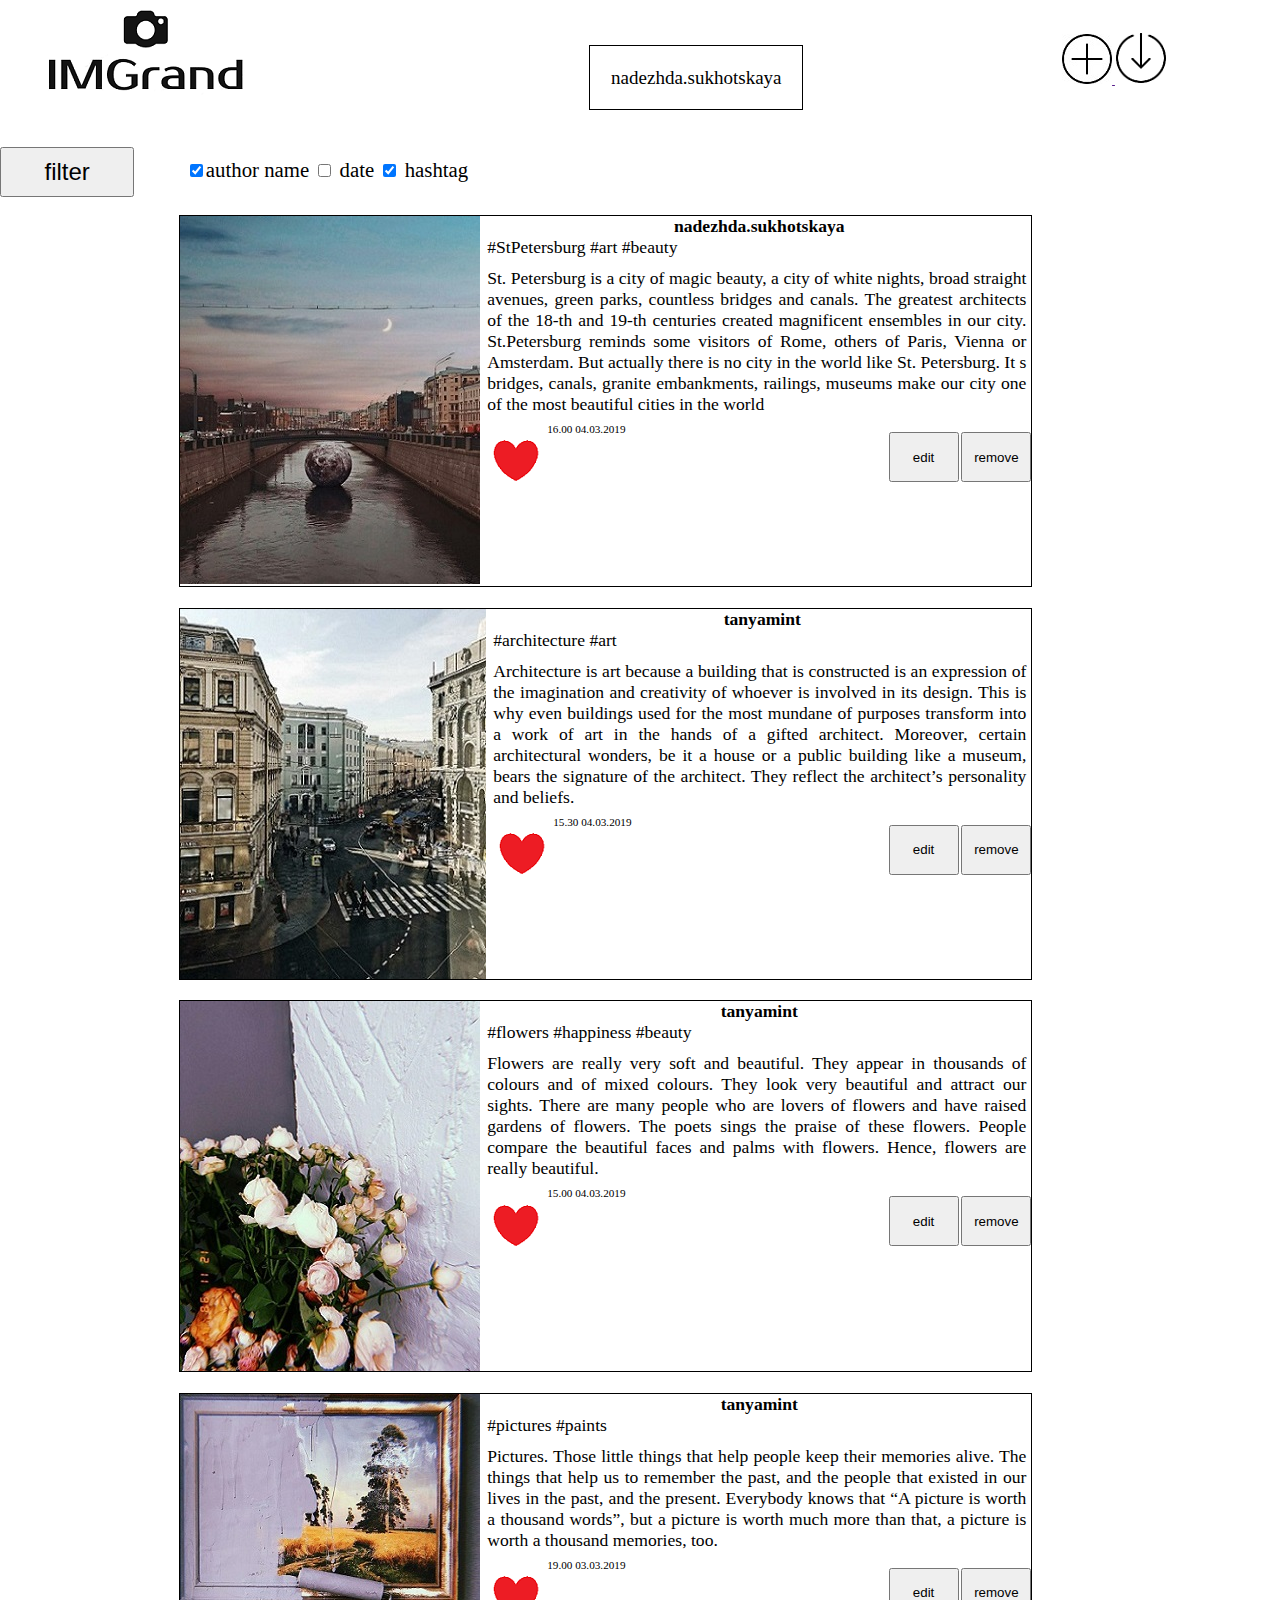
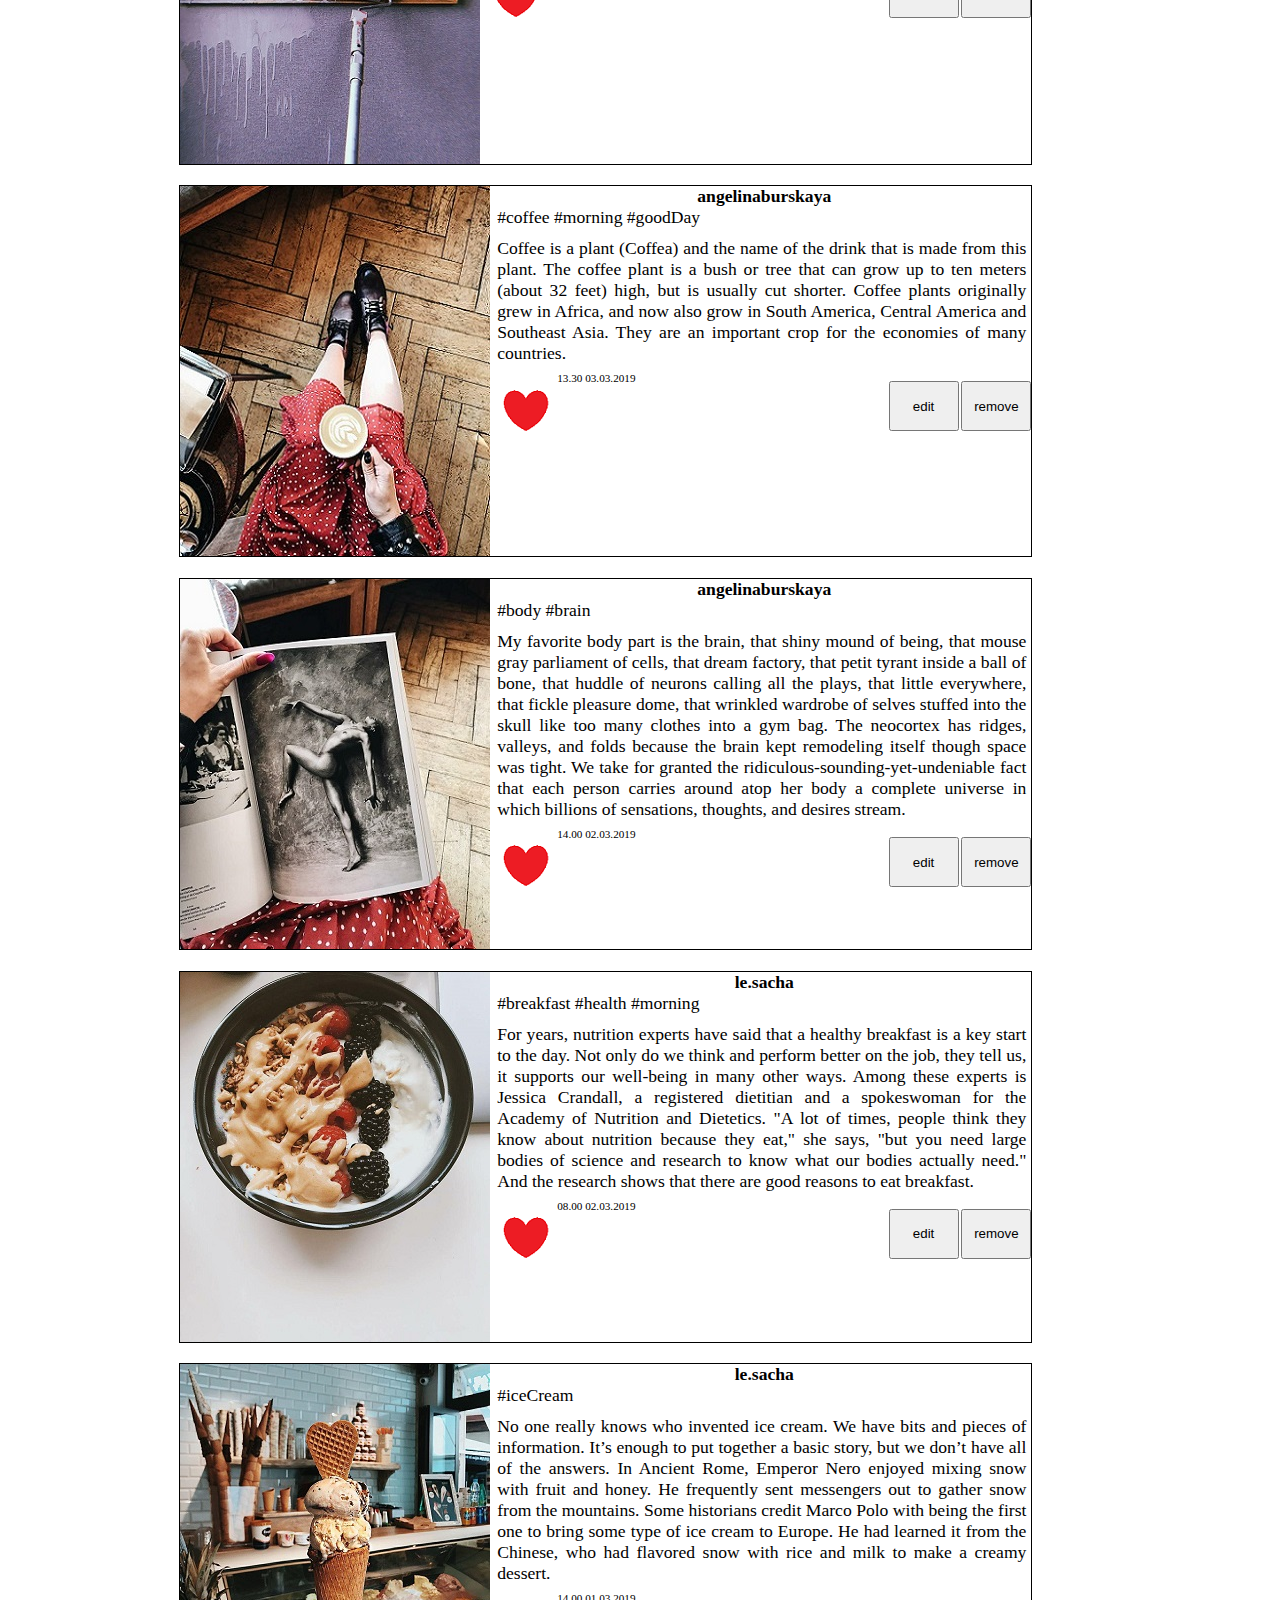
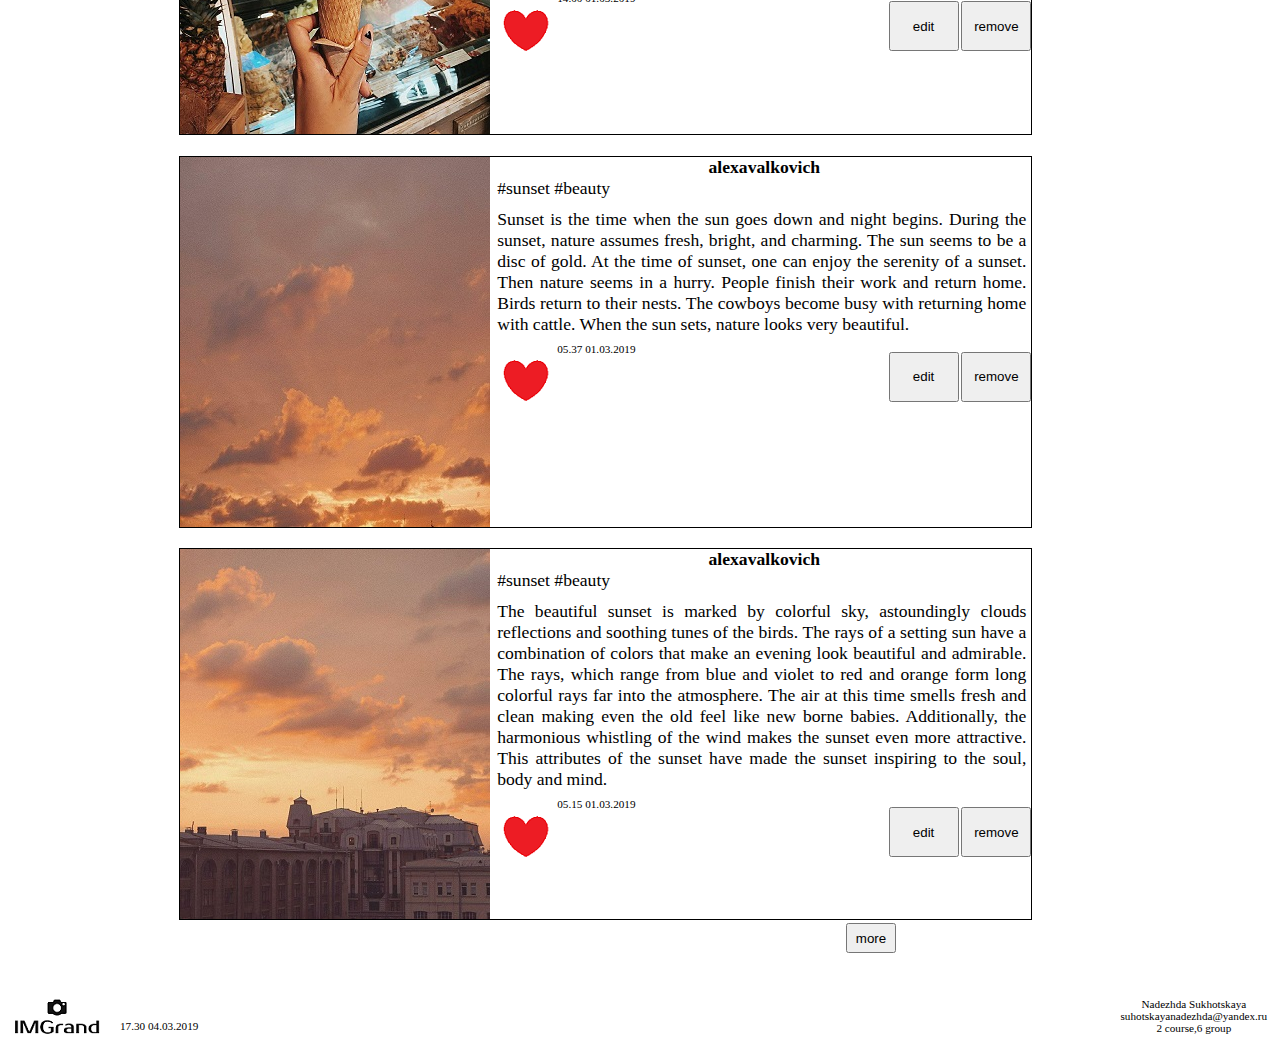
==== UI/index.html @ 93eaa8b6 "add UI" ====
﻿<!DOCTYPE html>
<html lang="en">

<head>
    <meta charset="UTF-8">
    <meta name="viewport" content="width: device-width, initial-scale=1.0">
    <title>imgrand.by</title>
    <link rel="stylesheet" href="css/style.css">
</head>


<body>

<header id="header">
   
   <div id="navigation">
       <span class ="logo">
        <a href="index.html">
            <img class="logotype" src="img/logo300.png" title ="home" alt="logotype">
        </a>
        </span>
        
       <span class="user-name">nadezhda.sukhotskaya</span>       
        <span class = "add-edit">        
           <a href="">
               <img class="add-photo" src="img/add1.jpg" title="add photo" alt="add-photo">
           </a>
        </span>
        
       <span class = "login">
           <a href="">
               <img class="log-out" src="img/logout1.png" title="log out" alt="log-out">
            </a>
        </span>  
   
   </div>

</header>


<main class="main">

<div id="filtering area">
    <span>
       <form>
           <button class="filter">
               filter
           </button>
       </form>
        
    </span>
    
    <span id ="buttons">
     <input type="checkbox"  checked />author name 
     <input type="checkbox" /> date 
     <input type="checkbox" checked/> hashtag
      
    </span>
</div>

<div class="posts">
  
   <div class=content>
   
    <img class="content-photo"  src="img/pic1.jpg">
    
       <h3 class="author-name">nadezhda.sukhotskaya</h3>
     
      <div class = "hashtags"> 
          #StPetersburg #art #beauty
       </div>
       <div class="description-post">
       St. Petersburg is a city of magic beauty, a city of white nights, broad straight avenues, green parks, countless bridges and canals. The greatest architects of the 18-th and 19-th centuries created magnificent ensembles in our city. St.Petersburg reminds some visitors of Rome, others of Paris, Vienna or Amsterdam. But actually there is no city in the world like St. Petersburg. It s bridges, canals, granite embankments, railings, museums make our city one of the most beautiful cities in the world
       </div>       
            
    <div>            
       
       <div class extra-buttons>
                    
       <form id="additing-buttons">
           <button class="edit-button">
               edit
           </button>
           
           <button class="remove-button">
               remove
           </button>
       </form>
                     
       </div>
       <a href ="">
          <img class="like" src="img/like.png">       
       </a>  
       </div>
     <div class ="post-date">16.00 04.03.2019</div>         
      
    </div>
       
 </div>
 
<div class="posts">
  
   <div class=content>
   
    <img class="content-photo"  src="img/pic2.jpg">
    
       <h3 class="author-name">tanyamint</h3>
     
      <div class = "hashtags"> 
          #architecture #art
       </div>
       <div class="description-post">
      Architecture is art because a building that is constructed is an expression of the imagination and creativity of whoever is involved in its design. This is why even buildings used for the most mundane of purposes transform into a work of art in the hands of a gifted architect. Moreover, certain architectural wonders, be it a house or a public building like a museum, bears the signature of the architect. They reflect the architect’s personality and beliefs.
       </div>       
       
    <div>            
       
       <div class extra-buttons>
                    
       <form id="additing-buttons">
           <button class="edit-button">
               edit
           </button>
           
           <button class="remove-button">
               remove
           </button>
       </form>
                     
       </div>
       <a href ="">
       <img class="like" src="img/like.png">       
       </a>  
       </div>
       <div class ="post-date">15.30  04.03.2019</div>       
      
    </div>
       
 </div>
 
<div class="posts">
  
   <div class=content>
   
    <img class="content-photo"  src="img/pic3.jpg">
    
       <h3 class="author-name">tanyamint</h3>
     
      <div class = "hashtags"> 
         #flowers #happiness #beauty
       </div>
       <div class="description-post">
       Flowers  are really very soft and beautiful. They appear in thousands of colours and of mixed colours. They look very beautiful and attract our sights. There are many people who are lovers of flowers and have raised gardens of flowers. The poets sings the praise of these flowers. People compare the beautiful faces and palms with flowers. Hence, flowers are really beautiful.
       </div>
       
    <div>            
       
       <div class extra-buttons>
                    
       <form id="additing-buttons">
           <button class="edit-button">
               edit
           </button>
           
           <button class="remove-button">
               remove
           </button>
       </form>
                     
       </div>
       <a href ="">
       <img class="like" src="img/like.png">       
       </a>  
       </div>
       <div class ="post-date">15.00 04.03.2019</div>  
     
    </div>
       
 </div>
  
<div class="posts">
  
   <div class=content>
   
    <img class="content-photo"  src="img/pic4.jpg">
    
       <h3 class="author-name">tanyamint</h3>
     
      <div class = "hashtags"> 
          #pictures #paints
       </div>
       <div class="description-post">
       Pictures. Those little things that help people keep their memories alive. The things that help us to remember the past, and the people that existed in our lives in the past, and the present. Everybody knows that “A picture is worth a thousand words”, but a picture is worth much more than that, a picture is worth a thousand memories, too.
       </div>       
              
    <div>            
       
       <div class extra-buttons>
                    
       <form id="additing-buttons">
           <button class="edit-button">
               edit
           </button>
           
           <button class="remove-button">
               remove
           </button>
       </form>
                     
       </div>
       <a href ="">
          <img class="like" src="img/like.png">       
       </a>  
       </div>
       <div class ="post-date">19.00 03.03.2019</div>  
        
    </div>
       
 </div>
 
<div class="posts">
  
   <div class=content>
   
    <img class="content-photo"  src="img/pic5.jpg">
    
       <h3 class="author-name">angelinaburskaya</h3>
     
      <div class = "hashtags"> 
         #coffee #morning #goodDay
       </div>
       <div class="description-post">
     Coffee is a plant (Coffea) and the name of the drink that is made from this plant. The coffee plant is a bush or tree that can grow up to ten meters (about 32 feet) high, but is usually cut shorter. Coffee plants originally grew in Africa, and now also grow in South America, Central America and Southeast Asia. They are an important crop for the economies of many countries. 
       </div>
       
             
    <div>            
       
       <div class extra-buttons>
                    
       <form id="additing-buttons">
           <button class="edit-button">
               edit
           </button>
           
           <button class="remove-button">
               remove
           </button>
       </form>
                     
       </div>
       <a href ="">
       <img class="like" src="img/like.png">       
       </a>  
       </div>
       <div class ="post-date">13.30 03.03.2019</div>  
           
      
    </div>
       
 </div>
   
<div class="posts">
  
   <div class=content>
   
    <img class="content-photo"  src="img/pic6.jpg">
    
       <h3 class="author-name">angelinaburskaya</h3>
     
      <div class = "hashtags"> 
          #body #brain 
       </div>
       <div class="description-post">
      My favorite body part is the brain, that shiny mound of being, that mouse gray parliament of cells, that dream factory, that petit tyrant inside a ball of bone, that huddle of neurons calling all the plays, that little everywhere, that fickle pleasure dome, that wrinkled wardrobe of selves stuffed into the skull like too many clothes into a gym bag. The neocortex has ridges, valleys, and folds because the brain kept remodeling itself though space was tight. We take for granted the ridiculous-sounding-yet-undeniable fact that each person carries around atop her body a complete universe in which billions of sensations, thoughts, and desires stream.

       </div>
       
             
    <div>            
       
       <div class extra-buttons>
                    
       <form id="additing-buttons">
           <button class="edit-button">
               edit
           </button>
           
           <button class="remove-button">
               remove
           </button>
       </form>
                     
       </div>
       <a href ="">
       <img class="like" src="img/like.png">       
       </a>  
       </div>
       <div class ="post-date">14.00 02.03.2019</div>  
      
    </div>
       
 </div>
   
<div class="posts">
  
   <div class=content>
   
    <img class="content-photo"  src="img/pic7.jpg">
    
       <h3 class="author-name">le.sacha</h3>
     
      <div class = "hashtags"> 
         #breakfast #health #morning
       </div>
       <div class="description-post">
      For years, nutrition experts have said that a healthy breakfast is a key start to the day. Not only do we think and perform better on the job, they tell us, it supports our well-being in many other ways. Among these experts is Jessica Crandall, a registered dietitian and a spokeswoman for the Academy of Nutrition and Dietetics. "A lot of times, people think they know about nutrition because they eat," she says, "but you need large bodies of science and research to know what our bodies actually need." 
         And the research shows that there are good reasons to eat breakfast.
       </div>       
              
    <div>            
       
       <div class extra-buttons>
                    
       <form id="additing-buttons">
           <button class="edit-button">
               edit
           </button>
           
           <button class="remove-button">
               remove
           </button>
       </form>
                     
       </div>
       <a href ="">
       <img class="like" src="img/like.png">       
       </a>  
       </div>
       <div class ="post-date">08.00 02.03.2019</div>  
       
      
    </div>
       
 </div>
   
<div class="posts">
  
   <div class=content>
   
    <img class="content-photo"  src="img/pic8.jpg">
    
       <h3 class="author-name">le.sacha</h3>
     
      <div class = "hashtags"> 
          #iceCream
       </div>
       <div class="description-post">
      No one really knows who invented ice cream. We have bits and pieces of information. It’s enough to put together a basic story, but we don’t have all of the answers. In Ancient Rome, Emperor Nero enjoyed mixing snow with fruit and honey. He frequently sent messengers out to gather snow from the mountains. Some historians credit Marco Polo with being the first one to bring some type of ice cream to Europe. He had learned it from the Chinese, who had flavored snow with rice and milk to make a creamy dessert.
       </div>       
             
    <div>            
       
       <div class extra-buttons>
                    
       <form id="additing-buttons">
           <button class="edit-button">
               edit
           </button>
           
           <button class="remove-button">
               remove
           </button>
       </form>
                     
       </div>
       <a href ="">
       <img class="like" src="img/like.png">       
       </a>  
       </div>
       <div class ="post-date">14.00 01.03.2019</div>  
     
    </div>    
       
 </div>
  
<div class="posts">
  
   <div class=content>
   
    <img class="content-photo"  src="img/pic9.jpg">
    
       <h3 class="author-name">alexavalkovich</h3>
     
      <div class = "hashtags"> 
         #sunset #beauty
       </div>
       <div class="description-post">
      Sunset is the time when the sun goes down and night begins. During the sunset, nature assumes fresh, bright, and charming. The sun seems to be a disc of gold. At the time of sunset, one can enjoy the serenity of a sunset. Then nature seems in a hurry. People finish their work and return home. Birds return to their nests. The cowboys become busy with returning home with cattle. When the sun sets, nature looks very beautiful.
       </div>       
              
    <div>            
       
       <div class extra-buttons>
                    
       <form id="additing-buttons">
           <button class="edit-button">
               edit
           </button>
           
           <button class="remove-button">
               remove
           </button>
       </form>
                     
       </div>
       <a href ="">
       <img class="like" src="img/like.png">       
       </a>  
       </div>
       <div class ="post-date">05.37 01.03.2019</div>  
         
      
    </div>
   
    </div>
    
<div class="posts">
  
   <div class=content>
   
    <img class="content-photo"  src="img/pic10.jpg">
    
       <h3 class="author-name">alexavalkovich</h3>
     
      <div class = "hashtags"> 
          #sunset #beauty
       </div>
       <div class="description-post">
     The beautiful sunset is marked by colorful sky, astoundingly clouds reflections and soothing tunes of the birds. The rays of a setting sun have a combination of colors that make an evening look beautiful and admirable. The rays, which range from blue and violet to red and orange form long colorful rays far into the atmosphere. The air at this time smells fresh and clean making even the old feel like new borne babies. Additionally, the harmonious whistling of the wind makes the sunset even more attractive. This attributes of the sunset have made the sunset inspiring to the soul, body and mind.
       </div>       
             
    <div>            
       
       <div class extra-buttons>
                    
       <form id="additing-buttons">
           <button class="edit-button">
               edit
           </button>
           
           <button class="remove-button">
               remove
           </button>
       </form>
                     
       </div>
       <a href ="">
       <img class="like" src="img/like.png">       
       </a>  
       </div>
       <div class ="post-date">05.15 01.03.2019</div>  
      
      
    </div>
    </div>
    
    <a href="" class ="button-more">
        <button class="more">more</button>
    </a>

</main>

<footer id="footer">
   
    <div id="footer-nav">
       <img class="footer-logo"  src="img/logo.png">    
       <div class ="footer-date">17.30 04.03.2019</div>
    </div>
    
    <span class="footer-name">
            <div>Nadezhda Sukhotskaya</div>
            <div>suhotskayanadezhda@yandex.ru</div>
            <div>2 course,6 group</div>
        </span>
        
        
         
</footer>


</body>


</html>
---- UI/css/style.css ----
body {
    position: relative;
    margin: 0;    
    font-size: 70%;
    text-align: center; 
    background: white;
    height: 100%;
    overflow: auto;
    
    background-size: cover;
    background-position: center center;
    background-attachment: fixed;
}

#header{
    background: white;
    width: 100%;
    height: 8rem;
    top:0;
    position: fixed;
    z-index:10;
}

.logotype{
    float: left;
}

.user-name{
    margin-left: 14%;  
    border: 1px solid  black;
    font-size: 19px;
    padding: 1.3rem;
    
}
.add-edit{
    margin-left: 20%;
    float: center;
    line-height: 10rem;
}


#filtering area{
    position: fixed;
   width: 100%;
}

.main {
    margin-top: 2rem;
    width: 70%;
    z-index: 3;
    margin-bottom: 9.2rem;
}

.filter{    
    height:50px;
    width:15%;    
    float: left;
    font-size: 1.5rem;
    display: inline-block;
}

#buttons{
    display: inline-block;
    float: left;
    margin-top: 0.7rem;
    width: 43%;   
    font-size: 1.3rem;
}

.posts{
    border: 1px solid black;
    float: left;
    width: 95%;
    margin-left: 20%;
    margin-right: 30%;
    margin-top: 2%;
    margin-bottom: 0.3%;
}

.content {
    background-color: white;   
    height: 370px;
    
   
}
.content-photo{    
    float:left; 
    margin: 0 7px 0px 0;
}

.author-name{    
    margin-left: 1rem;
    font-weight: 600;
    font-size: 1.1rem;
    display: block;
    margin: 0 auto;
}

.hashtags{
    text-align: justify;
    margin-left: 1rem;
    font-weight: 500;
    font-size: 1.1rem;
    margin: 0 auto;  
   
}

.description-post{  
    padding-top: 10px;  
    padding-right: 5px;
    font-size: 1.1rem;
    text-align: justify;   
    
}

#additing-buttons{
    margin-top: 2%;
    float: right;
    display: inline-block;    
}

.edit-button{
    height:50px;
    width:70px;         
}

.remove-button{
    height:50px;
    width:70px;  
}

.like{
    margin-top: 2.5%;
    float: left;
   
}

.post-date{
    margin-top: 0.5rem;
    float: left;
 
}

.button-more{
    float: right; 
    margin-bottom: 5%;
}

.more{
    height:30px;
    width:50px;  
}


#footer {
    clear: both; 
}

#footer-nav {
  
}

.footer-logo{
    float: left;
}

.footer-date{
    margin-top: 1.7%;
    display: inline-block;
    float: left;
    bottom: 0;
    
}

.footer-name{
    float: right;
    margin-right: 1%;
    margin-bottom: 1%;
}


img{
    max-width: 100%;
    max-height: auto;
}

@media screen and (max-width: 640px) {
    header {
        width: 100%;
        left: 0;
    }
    
    #navigation{
        height: 30%;
        width: 100%;
    }
    .logotype{
        width: 33.333%
    }
    .user-name{
        width: 33.3%;
    }
    .add-edit{
        16.65%;
    }
    .login{
        16.65%;
    }
    #filterin-area{
        width: 100%;
    }

}
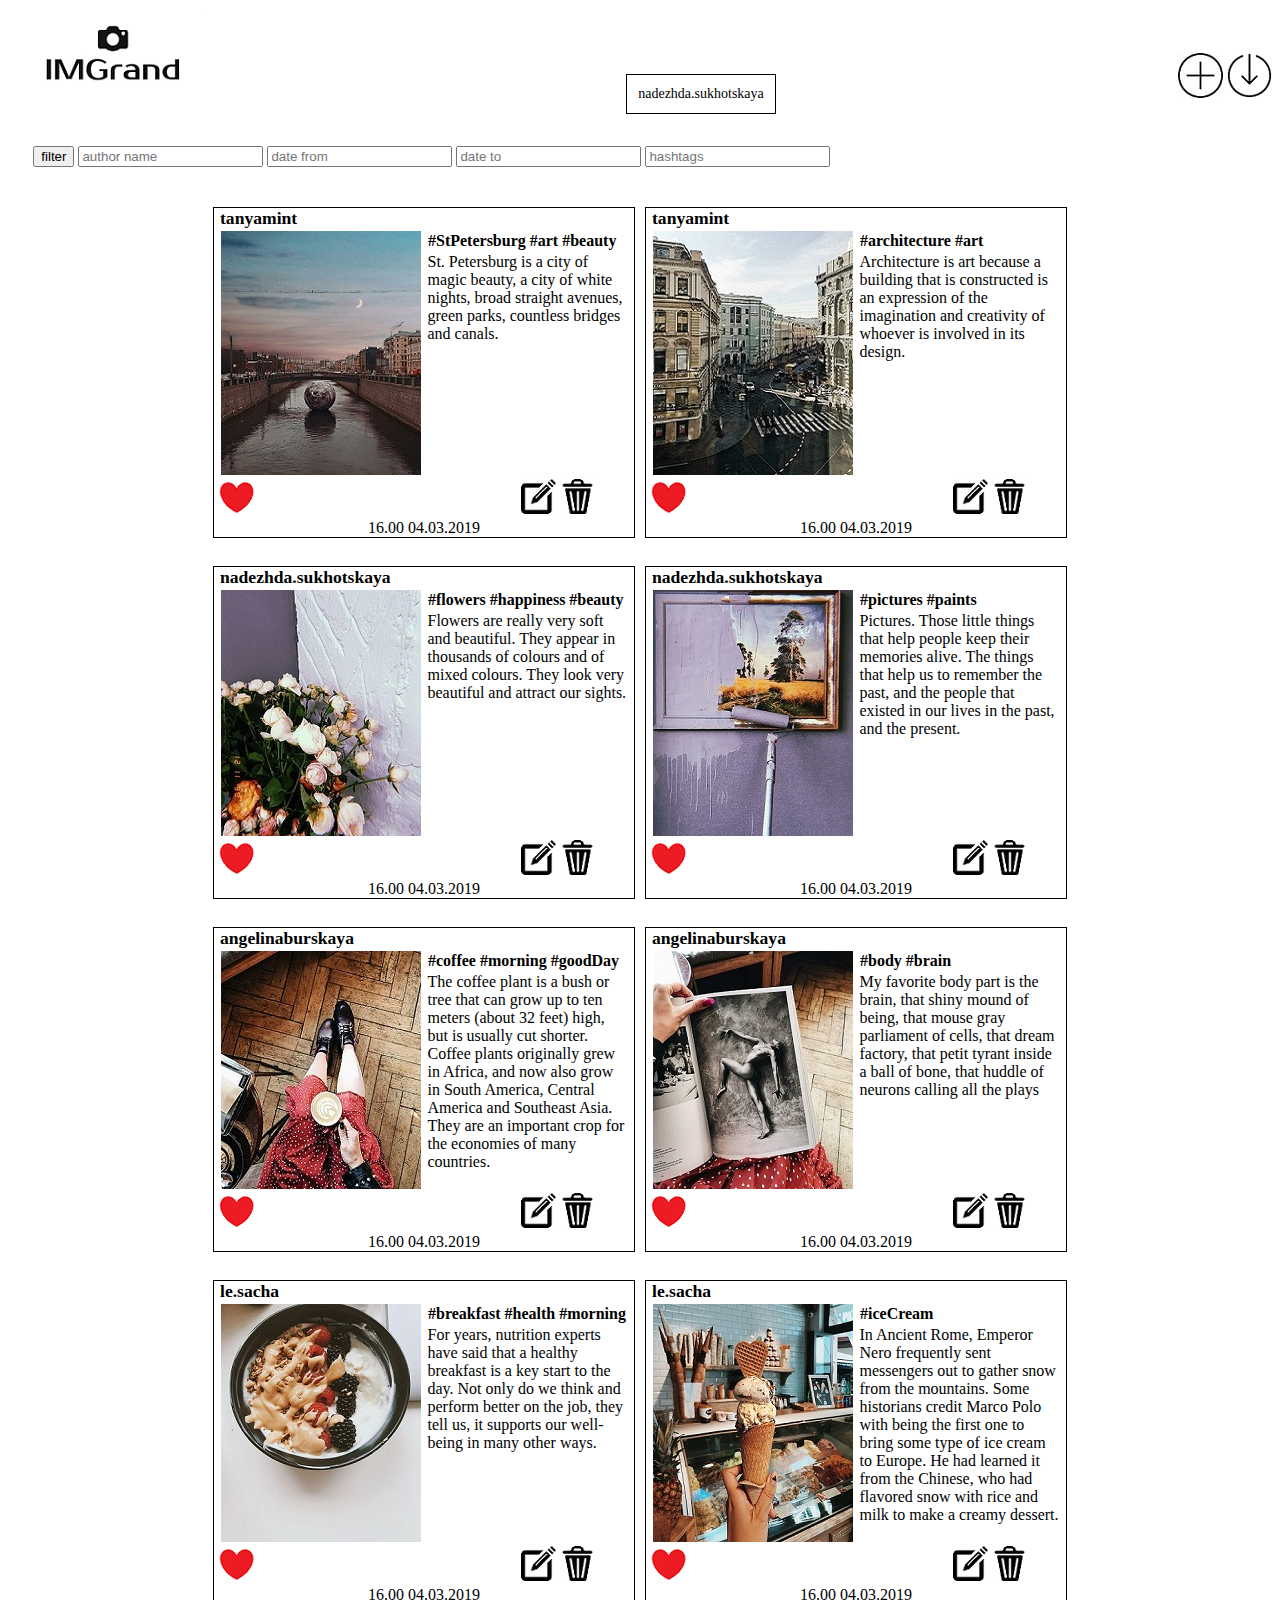
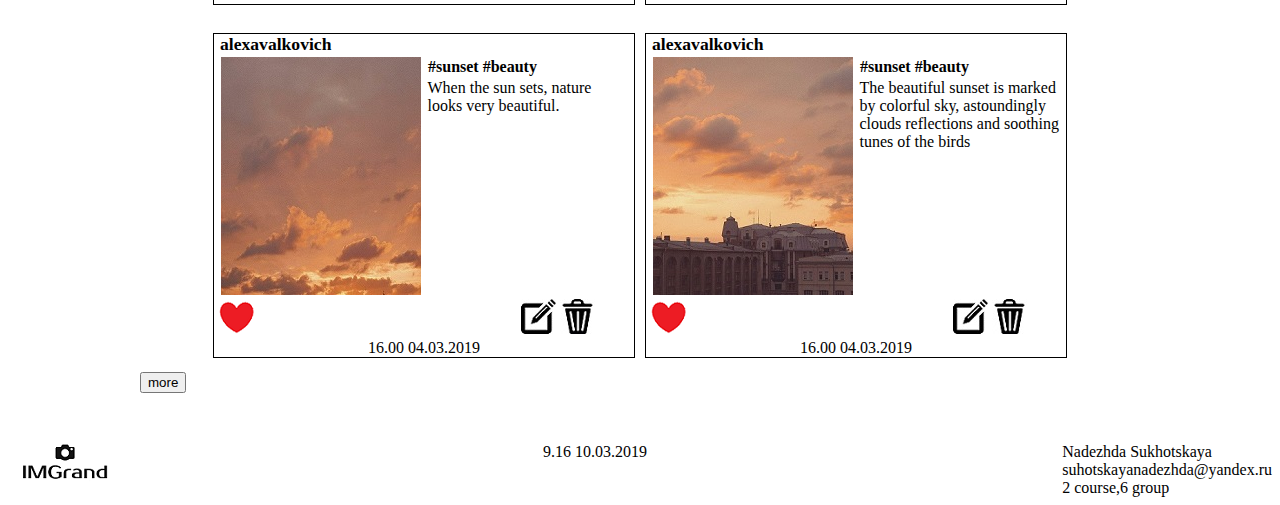
==== commit 9c7c3ec7: "update previoustask" ====
--- a/UI/index.html
+++ b/UI/index.html
@@ -1,495 +1,350 @@
-﻿<!DOCTYPE html>
+<!DOCTYPE html>
 <html lang="en">
 
 <head>
     <meta charset="UTF-8">
     <meta name="viewport" content="width: device-width, initial-scale=1.0">
     <title>imgrand.by</title>
-    <link rel="stylesheet" href="css/style.css">
+    <link rel="stylesheet" href="style/style.css">
 </head>
 
-
 <body>
-
-<header id="header">
-   
-   <div id="navigation">
-       <span class ="logo">
-        <a href="index.html">
-            <img class="logotype" src="img/logo300.png" title ="home" alt="logotype">
-        </a>
-        </span>
-        
-       <span class="user-name">nadezhda.sukhotskaya</span>       
-        <span class = "add-edit">        
-           <a href="">
-               <img class="add-photo" src="img/add1.jpg" title="add photo" alt="add-photo">
-           </a>
-        </span>
-        
-       <span class = "login">
-           <a href="">
-               <img class="log-out" src="img/logout1.png" title="log out" alt="log-out">
-            </a>
-        </span>  
-   
-   </div>
+<header class = "header">
+
+      <div class="header-logotype"><img src="img/logotype.png"></div>
+        <div class="header-user">nadezhda.sukhotskaya</div>
+        <div id="header-buttons">
+        <img src="img/add1.jpg">
+         <img src="img/logout.png">
+       </div>
 
 </header>
 
 
+<div class = "filtering-area">
+    <form action="" method="get">
+        <button type="submit">filter</button>
+        <input name="author-search" placeholder="author name" type="search">
+        <input name="author-search" placeholder="date from" type="search">
+        <input name="author-search" placeholder="date to" type="search">
+        <input name="author-search" placeholder="hashtags" type="search">
+    </form>
+</div>
+
 <main class="main">
 
-<div id="filtering area">
-    <span>
-       <form>
-           <button class="filter">
-               filter
-           </button>
-       </form>
-        
-    </span>
-    
-    <span id ="buttons">
-     <input type="checkbox"  checked />author name 
-     <input type="checkbox" /> date 
-     <input type="checkbox" checked/> hashtag
-      
-    </span>
-</div>
-
-<div class="posts">
-  
-   <div class=content>
-   
-    <img class="content-photo"  src="img/pic1.jpg">
-    
-       <h3 class="author-name">nadezhda.sukhotskaya</h3>
-     
-      <div class = "hashtags"> 
-          #StPetersburg #art #beauty
-       </div>
-       <div class="description-post">
-       St. Petersburg is a city of magic beauty, a city of white nights, broad straight avenues, green parks, countless bridges and canals. The greatest architects of the 18-th and 19-th centuries created magnificent ensembles in our city. St.Petersburg reminds some visitors of Rome, others of Paris, Vienna or Amsterdam. But actually there is no city in the world like St. Petersburg. It s bridges, canals, granite embankments, railings, museums make our city one of the most beautiful cities in the world
-       </div>       
-            
-    <div>            
-       
-       <div class extra-buttons>
-                    
-       <form id="additing-buttons">
-           <button class="edit-button">
-               edit
-           </button>
-           
-           <button class="remove-button">
-               remove
-           </button>
-       </form>
-                     
-       </div>
-       <a href ="">
-          <img class="like" src="img/like.png">       
-       </a>  
-       </div>
-     <div class ="post-date">16.00 04.03.2019</div>         
-      
-    </div>
-       
- </div>
- 
-<div class="posts">
-  
-   <div class=content>
-   
-    <img class="content-photo"  src="img/pic2.jpg">
-    
-       <h3 class="author-name">tanyamint</h3>
-     
-      <div class = "hashtags"> 
-          #architecture #art
-       </div>
-       <div class="description-post">
-      Architecture is art because a building that is constructed is an expression of the imagination and creativity of whoever is involved in its design. This is why even buildings used for the most mundane of purposes transform into a work of art in the hands of a gifted architect. Moreover, certain architectural wonders, be it a house or a public building like a museum, bears the signature of the architect. They reflect the architect’s personality and beliefs.
-       </div>       
-       
-    <div>            
-       
-       <div class extra-buttons>
-                    
-       <form id="additing-buttons">
-           <button class="edit-button">
-               edit
-           </button>
-           
-           <button class="remove-button">
-               remove
-           </button>
-       </form>
-                     
-       </div>
-       <a href ="">
-       <img class="like" src="img/like.png">       
-       </a>  
-       </div>
-       <div class ="post-date">15.30  04.03.2019</div>       
-      
-    </div>
-       
- </div>
- 
-<div class="posts">
-  
-   <div class=content>
-   
-    <img class="content-photo"  src="img/pic3.jpg">
-    
-       <h3 class="author-name">tanyamint</h3>
-     
-      <div class = "hashtags"> 
-         #flowers #happiness #beauty
-       </div>
-       <div class="description-post">
-       Flowers  are really very soft and beautiful. They appear in thousands of colours and of mixed colours. They look very beautiful and attract our sights. There are many people who are lovers of flowers and have raised gardens of flowers. The poets sings the praise of these flowers. People compare the beautiful faces and palms with flowers. Hence, flowers are really beautiful.
-       </div>
-       
-    <div>            
-       
-       <div class extra-buttons>
-                    
-       <form id="additing-buttons">
-           <button class="edit-button">
-               edit
-           </button>
-           
-           <button class="remove-button">
-               remove
-           </button>
-       </form>
-                     
-       </div>
-       <a href ="">
-       <img class="like" src="img/like.png">       
-       </a>  
-       </div>
-       <div class ="post-date">15.00 04.03.2019</div>  
-     
-    </div>
-       
- </div>
-  
-<div class="posts">
-  
-   <div class=content>
-   
-    <img class="content-photo"  src="img/pic4.jpg">
-    
-       <h3 class="author-name">tanyamint</h3>
-     
-      <div class = "hashtags"> 
-          #pictures #paints
-       </div>
-       <div class="description-post">
-       Pictures. Those little things that help people keep their memories alive. The things that help us to remember the past, and the people that existed in our lives in the past, and the present. Everybody knows that “A picture is worth a thousand words”, but a picture is worth much more than that, a picture is worth a thousand memories, too.
-       </div>       
-              
-    <div>            
-       
-       <div class extra-buttons>
-                    
-       <form id="additing-buttons">
-           <button class="edit-button">
-               edit
-           </button>
-           
-           <button class="remove-button">
-               remove
-           </button>
-       </form>
-                     
-       </div>
-       <a href ="">
-          <img class="like" src="img/like.png">       
-       </a>  
-       </div>
-       <div class ="post-date">19.00 03.03.2019</div>  
-        
-    </div>
-       
- </div>
- 
-<div class="posts">
-  
-   <div class=content>
-   
-    <img class="content-photo"  src="img/pic5.jpg">
-    
-       <h3 class="author-name">angelinaburskaya</h3>
-     
-      <div class = "hashtags"> 
-         #coffee #morning #goodDay
-       </div>
-       <div class="description-post">
-     Coffee is a plant (Coffea) and the name of the drink that is made from this plant. The coffee plant is a bush or tree that can grow up to ten meters (about 32 feet) high, but is usually cut shorter. Coffee plants originally grew in Africa, and now also grow in South America, Central America and Southeast Asia. They are an important crop for the economies of many countries. 
-       </div>
-       
-             
-    <div>            
-       
-       <div class extra-buttons>
-                    
-       <form id="additing-buttons">
-           <button class="edit-button">
-               edit
-           </button>
-           
-           <button class="remove-button">
-               remove
-           </button>
-       </form>
-                     
-       </div>
-       <a href ="">
-       <img class="like" src="img/like.png">       
-       </a>  
-       </div>
-       <div class ="post-date">13.30 03.03.2019</div>  
-           
-      
-    </div>
-       
- </div>
-   
-<div class="posts">
-  
-   <div class=content>
-   
-    <img class="content-photo"  src="img/pic6.jpg">
-    
-       <h3 class="author-name">angelinaburskaya</h3>
-     
-      <div class = "hashtags"> 
-          #body #brain 
-       </div>
-       <div class="description-post">
-      My favorite body part is the brain, that shiny mound of being, that mouse gray parliament of cells, that dream factory, that petit tyrant inside a ball of bone, that huddle of neurons calling all the plays, that little everywhere, that fickle pleasure dome, that wrinkled wardrobe of selves stuffed into the skull like too many clothes into a gym bag. The neocortex has ridges, valleys, and folds because the brain kept remodeling itself though space was tight. We take for granted the ridiculous-sounding-yet-undeniable fact that each person carries around atop her body a complete universe in which billions of sensations, thoughts, and desires stream.
-
-       </div>
-       
-             
-    <div>            
-       
-       <div class extra-buttons>
-                    
-       <form id="additing-buttons">
-           <button class="edit-button">
-               edit
-           </button>
-           
-           <button class="remove-button">
-               remove
-           </button>
-       </form>
-                     
-       </div>
-       <a href ="">
-       <img class="like" src="img/like.png">       
-       </a>  
-       </div>
-       <div class ="post-date">14.00 02.03.2019</div>  
-      
-    </div>
-       
- </div>
-   
-<div class="posts">
-  
-   <div class=content>
-   
-    <img class="content-photo"  src="img/pic7.jpg">
-    
-       <h3 class="author-name">le.sacha</h3>
-     
-      <div class = "hashtags"> 
-         #breakfast #health #morning
-       </div>
-       <div class="description-post">
-      For years, nutrition experts have said that a healthy breakfast is a key start to the day. Not only do we think and perform better on the job, they tell us, it supports our well-being in many other ways. Among these experts is Jessica Crandall, a registered dietitian and a spokeswoman for the Academy of Nutrition and Dietetics. "A lot of times, people think they know about nutrition because they eat," she says, "but you need large bodies of science and research to know what our bodies actually need." 
-         And the research shows that there are good reasons to eat breakfast.
-       </div>       
-              
-    <div>            
-       
-       <div class extra-buttons>
-                    
-       <form id="additing-buttons">
-           <button class="edit-button">
-               edit
-           </button>
-           
-           <button class="remove-button">
-               remove
-           </button>
-       </form>
-                     
-       </div>
-       <a href ="">
-       <img class="like" src="img/like.png">       
-       </a>  
-       </div>
-       <div class ="post-date">08.00 02.03.2019</div>  
-       
-      
-    </div>
-       
- </div>
-   
-<div class="posts">
-  
-   <div class=content>
-   
-    <img class="content-photo"  src="img/pic8.jpg">
-    
-       <h3 class="author-name">le.sacha</h3>
-     
-      <div class = "hashtags"> 
-          #iceCream
-       </div>
-       <div class="description-post">
-      No one really knows who invented ice cream. We have bits and pieces of information. It’s enough to put together a basic story, but we don’t have all of the answers. In Ancient Rome, Emperor Nero enjoyed mixing snow with fruit and honey. He frequently sent messengers out to gather snow from the mountains. Some historians credit Marco Polo with being the first one to bring some type of ice cream to Europe. He had learned it from the Chinese, who had flavored snow with rice and milk to make a creamy dessert.
-       </div>       
-             
-    <div>            
-       
-       <div class extra-buttons>
-                    
-       <form id="additing-buttons">
-           <button class="edit-button">
-               edit
-           </button>
-           
-           <button class="remove-button">
-               remove
-           </button>
-       </form>
-                     
-       </div>
-       <a href ="">
-       <img class="like" src="img/like.png">       
-       </a>  
-       </div>
-       <div class ="post-date">14.00 01.03.2019</div>  
-     
-    </div>    
-       
- </div>
-  
-<div class="posts">
-  
-   <div class=content>
-   
-    <img class="content-photo"  src="img/pic9.jpg">
-    
-       <h3 class="author-name">alexavalkovich</h3>
-     
-      <div class = "hashtags"> 
-         #sunset #beauty
-       </div>
-       <div class="description-post">
-      Sunset is the time when the sun goes down and night begins. During the sunset, nature assumes fresh, bright, and charming. The sun seems to be a disc of gold. At the time of sunset, one can enjoy the serenity of a sunset. Then nature seems in a hurry. People finish their work and return home. Birds return to their nests. The cowboys become busy with returning home with cattle. When the sun sets, nature looks very beautiful.
-       </div>       
-              
-    <div>            
-       
-       <div class extra-buttons>
-                    
-       <form id="additing-buttons">
-           <button class="edit-button">
-               edit
-           </button>
-           
-           <button class="remove-button">
-               remove
-           </button>
-       </form>
-                     
-       </div>
-       <a href ="">
-       <img class="like" src="img/like.png">       
-       </a>  
-       </div>
-       <div class ="post-date">05.37 01.03.2019</div>  
-         
-      
-    </div>
-   
-    </div>
-    
-<div class="posts">
-  
-   <div class=content>
-   
-    <img class="content-photo"  src="img/pic10.jpg">
-    
-       <h3 class="author-name">alexavalkovich</h3>
-     
-      <div class = "hashtags"> 
-          #sunset #beauty
-       </div>
-       <div class="description-post">
-     The beautiful sunset is marked by colorful sky, astoundingly clouds reflections and soothing tunes of the birds. The rays of a setting sun have a combination of colors that make an evening look beautiful and admirable. The rays, which range from blue and violet to red and orange form long colorful rays far into the atmosphere. The air at this time smells fresh and clean making even the old feel like new borne babies. Additionally, the harmonious whistling of the wind makes the sunset even more attractive. This attributes of the sunset have made the sunset inspiring to the soul, body and mind.
-       </div>       
-             
-    <div>            
-       
-       <div class extra-buttons>
-                    
-       <form id="additing-buttons">
-           <button class="edit-button">
-               edit
-           </button>
-           
-           <button class="remove-button">
-               remove
-           </button>
-       </form>
-                     
-       </div>
-       <a href ="">
-       <img class="like" src="img/like.png">       
-       </a>  
-       </div>
-       <div class ="post-date">05.15 01.03.2019</div>  
-      
-      
-    </div>
-    </div>
-    
-    <a href="" class ="button-more">
+
+    <div class="posts">
+        <div class=content>
+
+            <div class="author-name">tanyamint</div>
+
+            <div class ="main-photo"><img class="content-photo"  src="img/pic1.jpg" alt="content-photo"></div>
+
+
+            <div class = "main-content">
+                <div class = "hashtags">
+                    #StPetersburg #art #beauty
+                </div>
+                <div class="description-post">
+                    St. Petersburg is a city of magic beauty, a city of white nights,
+                    broad straight avenues, green parks, countless bridges and canals.
+                </div>
+            </div>
+
+            <div class =" extra-buttons">
+                <a href="">  <img src="img/edit.jpg"></a>
+                <a href=""> <img src="img/delete.jpg"></a>
+            </div>
+            <div class =  "photo-like"><a href =""><img class="like" src="img/like.png"></a></div>
+
+            <div class ="post-date">16.00 04.03.2019</div>
+        </div>
+    </div>
+
+    <div class="posts">
+        <div class=content>
+
+            <div class="author-name">tanyamint</div>
+
+            <div class ="main-photo"><img class="content-photo"  src="img/pic2.jpg" alt="content-photo"></div>
+
+
+            <div class = "main-content">
+                <div class = "hashtags">
+                    #architecture #art
+                </div>
+                <div class="description-post">
+                    Architecture is art because a building that is constructed is an expression of the imagination and creativity
+                    of whoever is involved in its design.
+                </div>
+            </div>
+
+            <div class =" extra-buttons">
+                <a href="">  <img src="img/edit.jpg"></a>
+                <a href=""> <img src="img/delete.jpg"></a>
+            </div>
+
+            <div class =  "photo-like"><a href =""><img class="like" src="img/like.png"></a></div>
+
+            <div class ="post-date">16.00 04.03.2019</div>
+        </div>
+    </div>
+
+    <div class="posts">
+        <div class=content>
+
+            <div class="author-name">nadezhda.sukhotskaya</div>
+
+            <div class ="main-photo"><img class="content-photo"  src="img/pic3.jpg" alt="content-photo"></div>
+
+
+            <div class = "main-content">
+                <div class = "hashtags">
+                    #flowers #happiness #beauty
+                </div>
+                <div class="description-post">
+                    Flowers  are really very soft and beautiful. They appear in thousands of colours and of mixed colours.
+                    They look very beautiful and attract our sights.
+                </div>
+            </div>
+
+            <div class =" extra-buttons">
+                <a href="">  <img src="img/edit.jpg"></a>
+                <a href=""> <img src="img/delete.jpg"></a>
+            </div>
+
+            <div class =  "photo-like"><a href =""><img class="like" src="img/like.png"></a></div>
+
+            <div class ="post-date">16.00 04.03.2019</div>
+        </div>
+    </div>
+
+    <div class="posts">
+        <div class=content>
+
+            <div class="author-name">nadezhda.sukhotskaya</div>
+
+            <div class ="main-photo"><img class="content-photo"  src="img/pic4.jpg" alt="content-photo"></div>
+
+
+            <div class = "main-content">
+                <div class = "hashtags">
+                    #pictures #paints
+                </div>
+                <div class="description-post">
+                    Pictures. Those little things that help people keep their memories alive. The things that help us to remember
+                    the past, and the people that existed in our lives in the past, and the present.
+                </div>
+            </div>
+
+            <div class =" extra-buttons">
+                <a href="">  <img src="img/edit.jpg"></a>
+                <a href=""> <img src="img/delete.jpg"></a>
+            </div>
+
+            <div class =  "photo-like"><a href =""><img class="like" src="img/like.png"></a></div>
+
+            <div class ="post-date">16.00 04.03.2019</div>
+        </div>
+    </div>
+
+    <div class="posts">
+        <div class=content>
+
+            <div class="author-name">angelinaburskaya</div>
+
+            <div class ="main-photo"><img class="content-photo"  src="img/pic5.jpg" alt="content-photo"></div>
+
+
+            <div class = "main-content">
+                <div class = "hashtags">
+                    #coffee #morning #goodDay
+                </div>
+                <div class="description-post">
+                    The coffee plant is a bush or tree that can grow up to ten meters (about 32 feet) high, but is usually
+                    cut shorter. Coffee plants originally grew in Africa, and now also grow in South America,
+                    Central America and Southeast Asia. They are an important crop for the economies of many countries.
+                </div>
+            </div>
+
+            <div class =" extra-buttons">
+                <a href="">  <img src="img/edit.jpg"></a>
+                <a href=""> <img src="img/delete.jpg"></a>
+            </div>
+
+            <div class =  "photo-like"><a href =""><img class="like" src="img/like.png"></a></div>
+
+            <div class ="post-date">16.00 04.03.2019</div>
+        </div>
+    </div>
+
+    <div class="posts">
+        <div class=content>
+
+            <div class="author-name">angelinaburskaya</div>
+
+            <div class ="main-photo"><img class="content-photo"  src="img/pic6.jpg" alt="content-photo"></div>
+
+
+            <div class = "main-content">
+                <div class = "hashtags">
+                    #body #brain
+                </div>
+                <div class="description-post">
+                    My favorite body part is the brain, that shiny mound of being, that mouse gray parliament of cells,
+                    that dream factory, that petit tyrant inside a ball of bone, that huddle of neurons calling all
+                    the plays
+                </div>
+            </div>
+
+            <div class =" extra-buttons">
+                <a href="">  <img src="img/edit.jpg"></a>
+                <a href=""> <img src="img/delete.jpg"></a>
+            </div>
+            <div class =  "photo-like"><a href =""><img class="like" src="img/like.png"></a></div>
+
+            <div class ="post-date">16.00 04.03.2019</div>
+        </div>
+    </div>
+
+    <div class="posts">
+        <div class=content>
+
+            <div class="author-name">le.sacha</div>
+
+            <div class ="main-photo"><img class="content-photo"  src="img/pic7.jpg" alt="content-photo"></div>
+
+
+            <div class = "main-content">
+                <div class = "hashtags">
+                    #breakfast #health #morning
+                </div>
+                <div class="description-post">
+                    For years, nutrition experts have said that a healthy breakfast is a key start to the day.
+                    Not only do we think and perform better on the job, they tell us, it supports our well-being in
+                    many other ways.
+                </div>
+            </div>
+
+            <div class =" extra-buttons">
+                <a href="">  <img src="img/edit.jpg"></a>
+                <a href=""> <img src="img/delete.jpg"></a>
+            </div>
+
+            <div class =  "photo-like"><a href =""><img class="like" src="img/like.png"></a></div>
+
+            <div class ="post-date">16.00 04.03.2019</div>
+        </div>
+    </div>
+
+    <div class="posts">
+        <div class=content>
+
+            <div class="author-name">le.sacha</div>
+
+            <div class ="main-photo"><img class="content-photo"  src="img/pic8.jpg" alt="content-photo"></div>
+
+
+            <div class = "main-content">
+                <div class = "hashtags">
+                    #iceCream
+                </div>
+                <div class="description-post">
+                    In Ancient Rome, Emperor Nero frequently sent messengers out to gather snow from the mountains.
+                    Some historians credit Marco Polo with being the first one to bring some type of ice cream to Europe.
+                    He had learned it from the Chinese, who had flavored snow with rice and milk to make a creamy dessert.
+                </div>
+            </div>
+
+            <div class =" extra-buttons">
+                <a href="">  <img src="img/edit.jpg"></a>
+                <a href=""> <img src="img/delete.jpg"></a>
+            </div>
+
+            <div class =  "photo-like"><a href =""><img class="like" src="img/like.png"></a></div>
+
+            <div class ="post-date">16.00 04.03.2019</div>
+        </div>
+    </div>
+
+    <div class="posts">
+        <div class=content>
+
+            <div class="author-name">alexavalkovich</div>
+
+            <div class ="main-photo"><img class="content-photo"  src="img/pic9.jpg" alt="content-photo"></div>
+
+
+            <div class = "main-content">
+                <div class = "hashtags">
+                    #sunset #beauty
+                </div>
+                <div class="description-post">
+                    When the sun sets, nature looks very beautiful.
+                </div>
+            </div>
+
+            <div class =" extra-buttons">
+                <a href="">  <img src="img/edit.jpg"></a>
+                <a href=""> <img src="img/delete.jpg"></a>
+            </div>
+
+            <div class =  "photo-like"><a href =""><img class="like" src="img/like.png"></a></div>
+
+            <div class ="post-date">16.00 04.03.2019</div>
+        </div>
+    </div>
+
+    <div class="posts">
+        <div class=content>
+
+            <div class="author-name">alexavalkovich</div>
+
+            <div class ="main-photo"><img class="content-photo"  src="img/pic10.jpg" alt="content-photo"></div>
+
+
+            <div class = "main-content">
+                <div class = "hashtags">
+                    #sunset #beauty
+                </div>
+                <div class="description-post">
+                    The beautiful sunset is marked by colorful sky, astoundingly clouds reflections and soothing tunes of the birds
+                </div>
+            </div>
+
+            <div class =" extra-buttons">
+                <a href="">  <img src="img/edit.jpg"></a>
+                <a href=""> <img src="img/delete.jpg"></a>
+            </div>
+
+            <div class =  "photo-like"><a href =""><img class="like" src="img/like.png"></a></div>
+
+            <div class ="post-date">16.00 04.03.2019</div>
+        </div>
+    </div>
+
+
+    <div class ="button-more">
+    <a href="" >
         <button class="more">more</button>
     </a>
+    </div>
 
 </main>
-
-<footer id="footer">
-   
-    <div id="footer-nav">
-       <img class="footer-logo"  src="img/logo.png">    
-       <div class ="footer-date">17.30 04.03.2019</div>
-    </div>
-    
-    <span class="footer-name">
+<footer class ="footer">
+    <div id="footer-logorype">
+        <img class="footer-logo"  src="img/logo.png">
+    </div>
+
+    <div class ="footer-date">9.16 10.03.2019</div>
+
+    <div class="footer-name">
             <div>Nadezhda Sukhotskaya</div>
             <div>suhotskayanadezhda@yandex.ru</div>
             <div>2 course,6 group</div>
-        </span>
-        
-        
-         
+        </div>
+
 </footer>
 
-
-</body>
-
-
-</html>+</body>--- a/UI/style/style.css
+++ b/UI/style/style.css
@@ -0,0 +1,106 @@
+body {
+    display: flex;
+    flex-direction: column;
+}
+.header{
+    /*position: fixed;*/
+    display: flex;
+    flex-direction: row;
+    justify-content:space-between;
+    align-items: baseline;
+    margin-bottom: 7px;
+    width: 100%;
+    order: 0;
+}
+
+.header-user{
+    border: 1px solid  black;
+    font-size: 14px;
+    padding: 0.7rem;
+}
+.main {
+    display: flex;
+    max-width: 1000px;
+    flex-direction: row;
+    justify-content: center;
+    align-self:center;
+    flex-wrap: wrap;
+    width: 100%;
+    order: 2;
+}
+.posts{
+    border: 1px solid black;
+    margin: 14px 5px;
+    width:420px;
+    height: auto;
+    justify-content: center;
+    align-items: center;
+}
+.content-photo img{
+    width: 100%;
+    height: auto;
+    text-align: center;
+
+}
+.content{
+    display: flex;
+    justify-content: center;
+    flex-wrap: wrap;
+    flex-basis: 420px;
+}
+
+.author-name{
+    order: 0;
+    flex-basis: 100%;
+    text-align: left;
+    margin-left: 6px;
+    font-size: 1.1rem;
+    font-weight: bolder;
+}
+.main-photo{
+    order: 1;
+    width: 200px;
+    margin: 2px 7px 0px 0;
+}
+.main-content{
+    width: 200px;
+    order:2;
+}
+.hashtags{
+    margin: 3px 0.5px ;
+    font-weight: bold;
+}
+.photo-like{
+    flex-grow: 20;
+    order:3;
+    margin-left: 1px;
+}
+.extra-buttons{
+    flex-grow: 3;
+    order:4;
+}
+.post-date{
+    order: 5;
+    width: 100%;
+    text-align: center;
+}
+
+.button-more{
+    width: 100%;
+}
+.filtering-area{
+    order:1;
+    width: 100%;
+    margin: 2%;
+    align-items: flex-start;
+}
+.footer{
+    display: flex;
+    justify-content: space-between;
+    margin-top: 50px;
+    width: 100%;
+    order: 3;
+}
+.button-more{
+
+}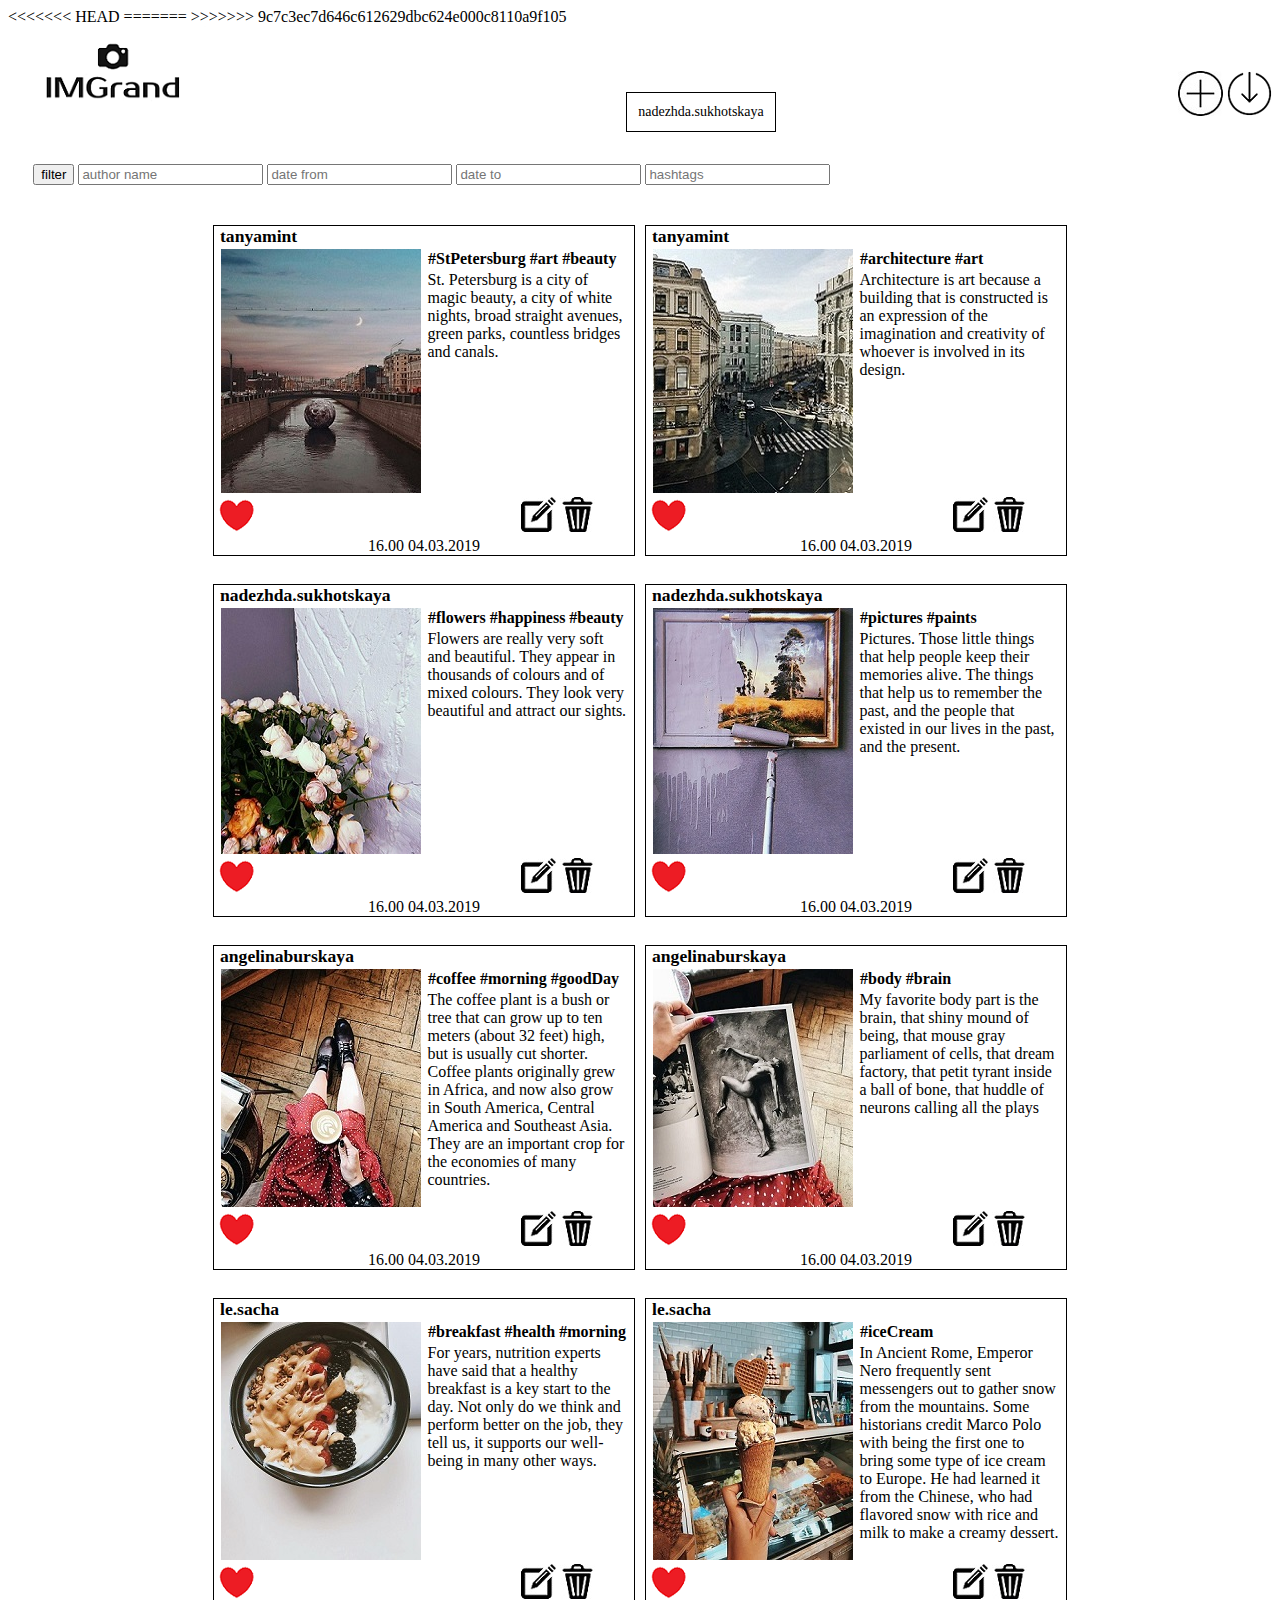
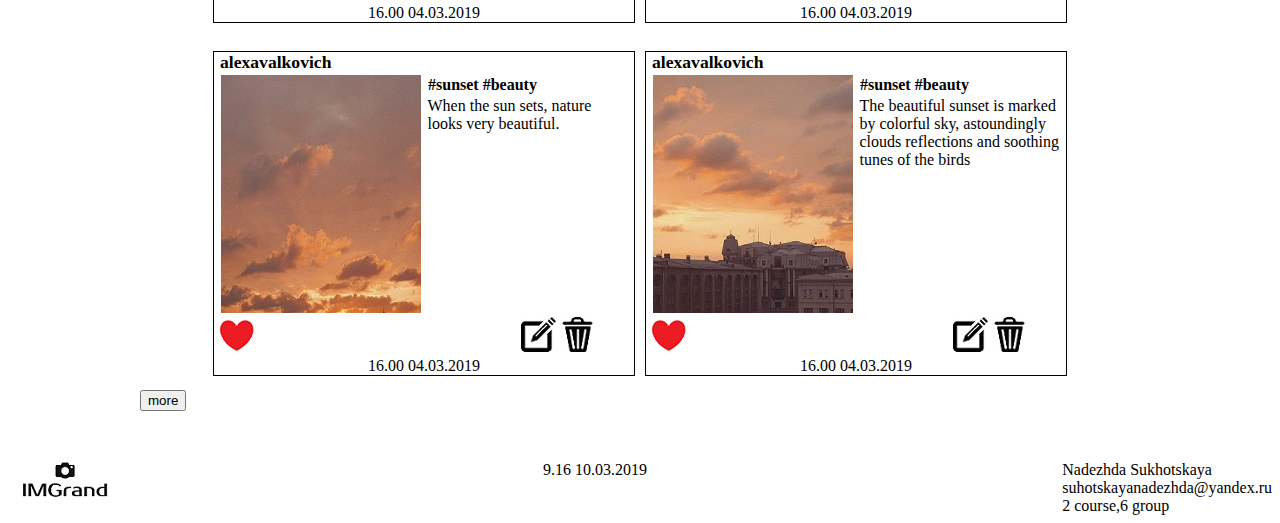
==== commit d95b4408: "Merged master fixed conflict." ====
--- a/UI/index.html
+++ b/UI/index.html
@@ -6,6 +6,10 @@
     <meta name="viewport" content="width: device-width, initial-scale=1.0">
     <title>imgrand.by</title>
     <link rel="stylesheet" href="style/style.css">
+<<<<<<< HEAD
+    <script src="script.js"></script>
+=======
+>>>>>>> 9c7c3ec7d646c612629dbc624e000c8110a9f105
 </head>
 
 <body>
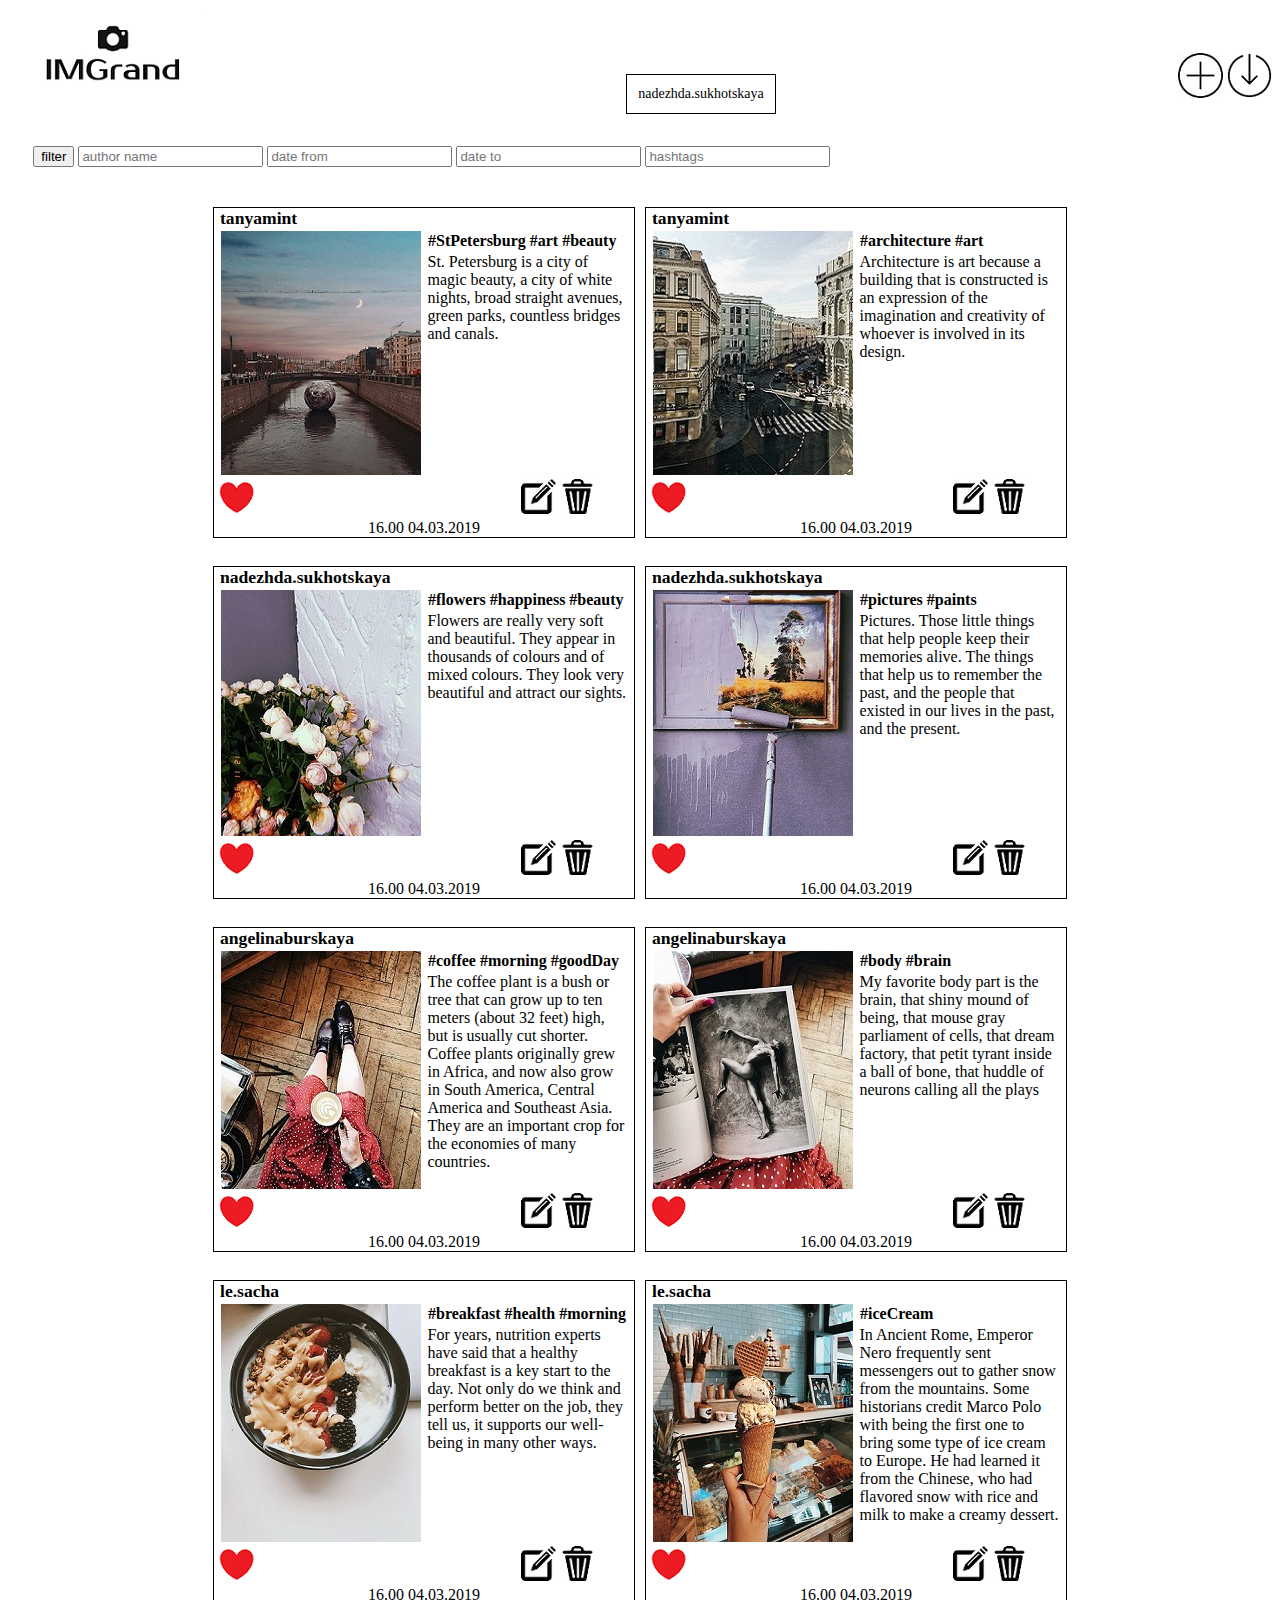
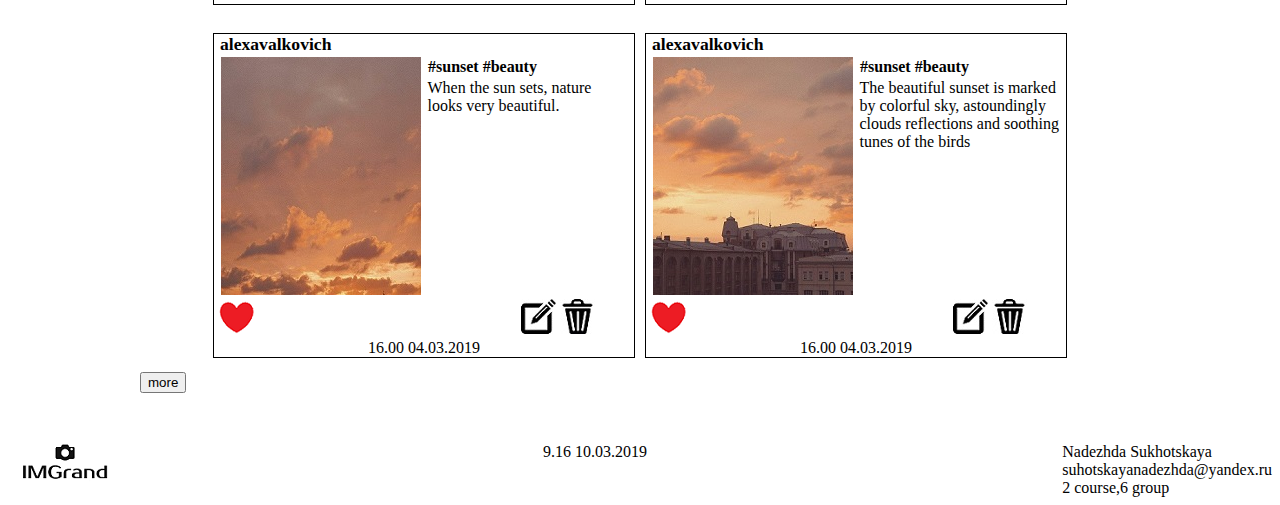
==== commit b097d4c1: "add script in index.html" ====
--- a/UI/index.html
+++ b/UI/index.html
@@ -6,10 +6,9 @@
     <meta name="viewport" content="width: device-width, initial-scale=1.0">
     <title>imgrand.by</title>
     <link rel="stylesheet" href="style/style.css">
-<<<<<<< HEAD
+
     <script src="script.js"></script>
-=======
->>>>>>> 9c7c3ec7d646c612629dbc624e000c8110a9f105
+
 </head>
 
 <body>
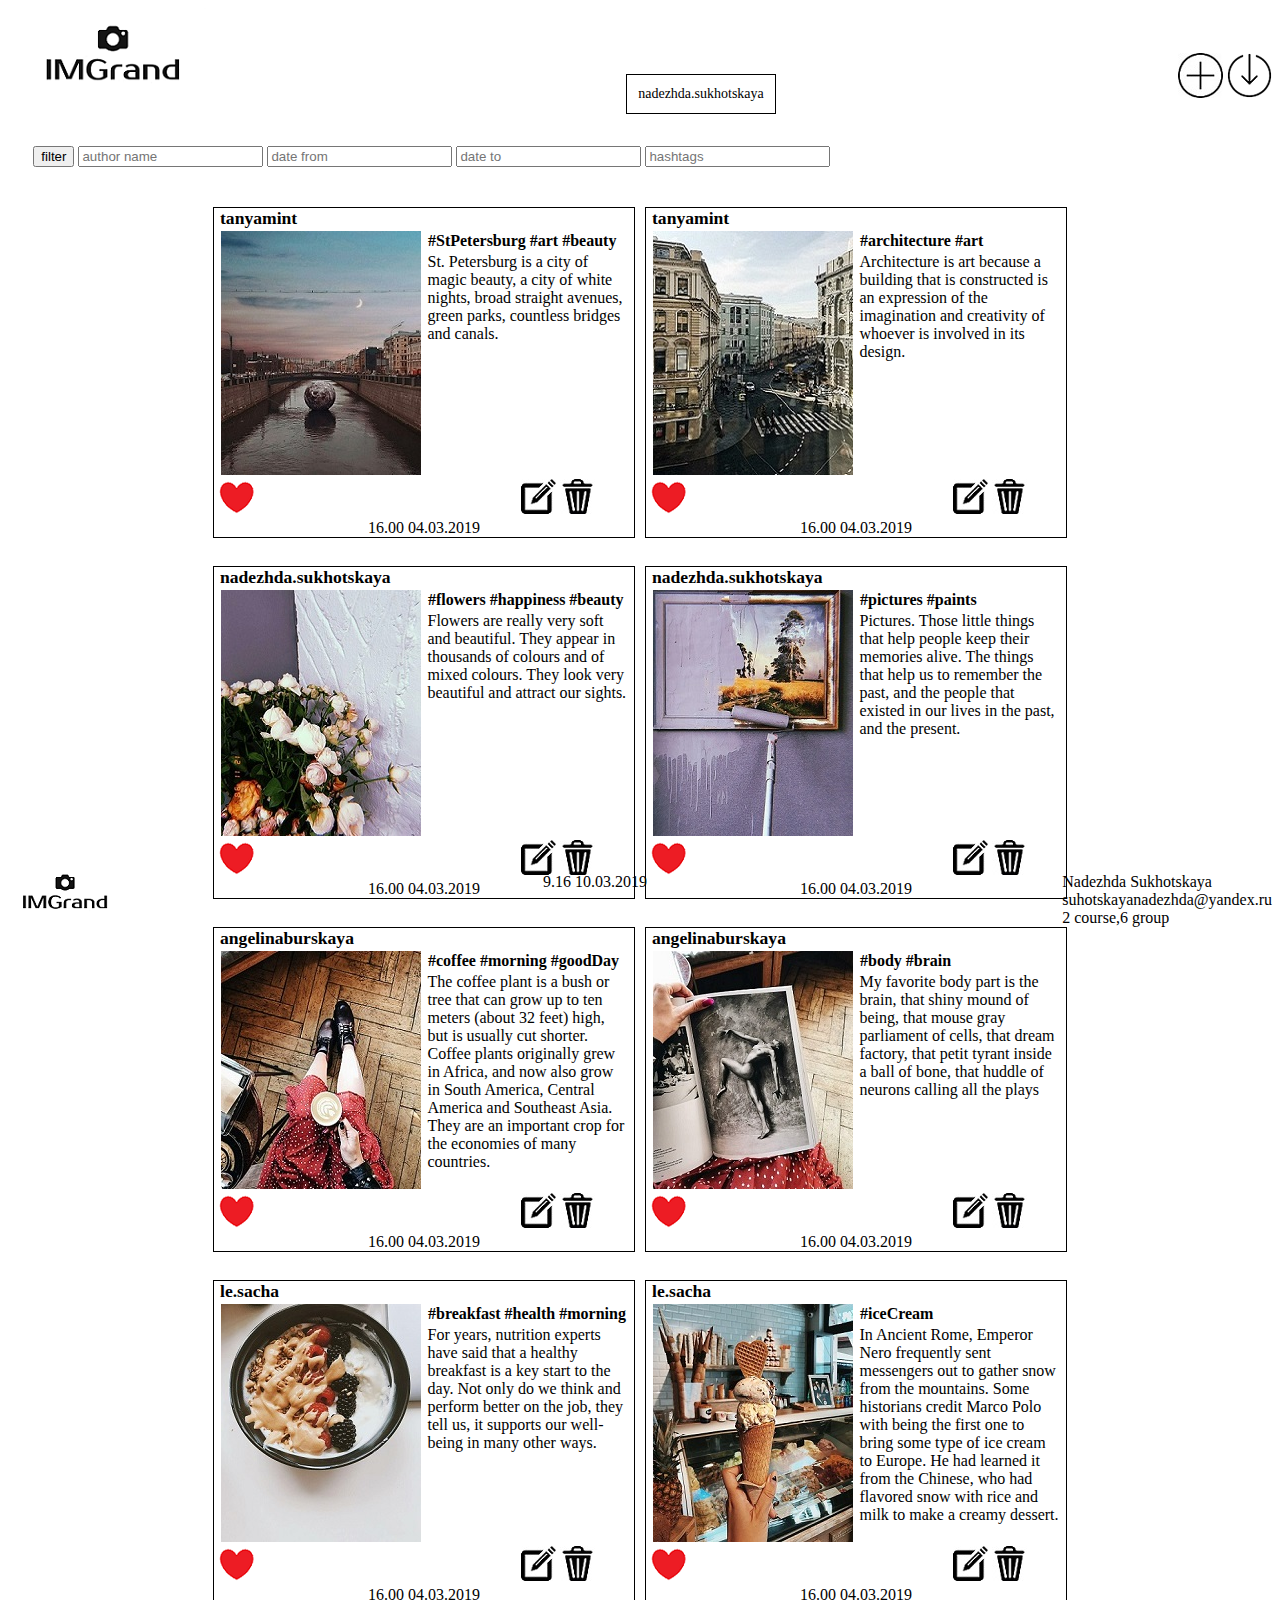
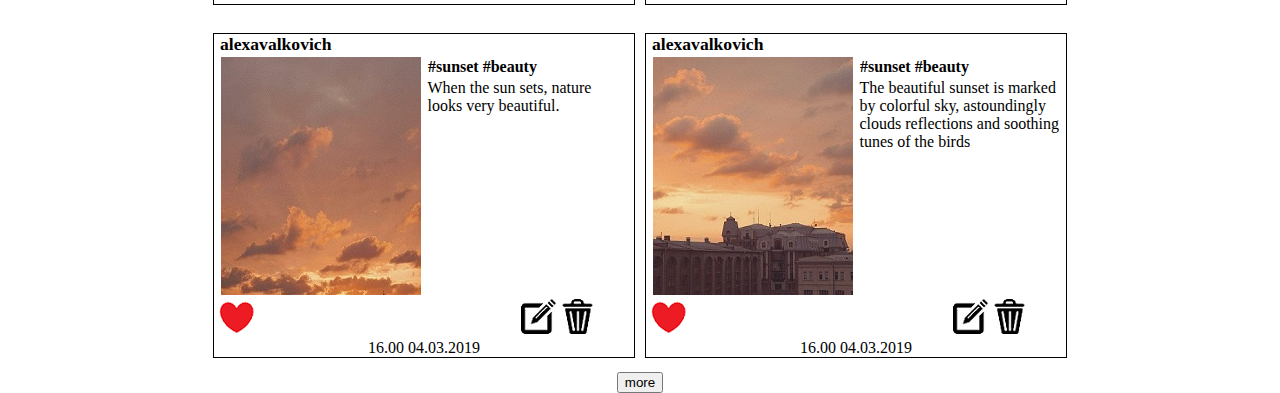
==== commit 3f15799e: "garbage (don't watch)" ====
--- a/UI/index.html
+++ b/UI/index.html
@@ -7,22 +7,22 @@
     <title>imgrand.by</title>
     <link rel="stylesheet" href="style/style.css">
 
-    <script src="script.js"></script>
+    <script src="scripts/class.js"></script>
+    <script src = "scripts/tests.js"></script>
 
 </head>
 
 <body>
 <header class = "header">
 
-      <div class="header-logotype"><img src="img/logotype.png"></div>
-        <div class="header-user">nadezhda.sukhotskaya</div>
-        <div id="header-buttons">
+    <div class="header-logotype"><img src="img/logotype.png"></div>
+    <div class="header-user">nadezhda.sukhotskaya</div>
+    <div id="header-buttons">
         <img src="img/add1.jpg">
-         <img src="img/logout.png">
-       </div>
+        <img src="img/logout.png">
+    </div>
 
 </header>
-
 
 <div class = "filtering-area">
     <form action="" method="get">
@@ -36,14 +36,12 @@
 
 <main class="main">
 
-
     <div class="posts">
         <div class=content>
 
             <div class="author-name">tanyamint</div>
 
             <div class ="main-photo"><img class="content-photo"  src="img/pic1.jpg" alt="content-photo"></div>
-
 
             <div class = "main-content">
                 <div class = "hashtags">
@@ -329,9 +327,9 @@
 
 
     <div class ="button-more">
-    <a href="" >
-        <button class="more">more</button>
-    </a>
+        <a href="" >
+            <button class="more">more</button>
+        </a>
     </div>
 
 </main>
@@ -343,10 +341,10 @@
     <div class ="footer-date">9.16 10.03.2019</div>
 
     <div class="footer-name">
-            <div>Nadezhda Sukhotskaya</div>
-            <div>suhotskayanadezhda@yandex.ru</div>
-            <div>2 course,6 group</div>
-        </div>
+        <div>Nadezhda Sukhotskaya</div>
+        <div>suhotskayanadezhda@yandex.ru</div>
+        <div>2 course,6 group</div>
+    </div>
 
 </footer>
 
--- a/UI/style/style.css
+++ b/UI/style/style.css
@@ -1,9 +1,13 @@
+html, body {
+    height: 100%;
+}
+
 body {
     display: flex;
     flex-direction: column;
 }
+
 .header{
-    /*position: fixed;*/
     display: flex;
     flex-direction: row;
     justify-content:space-between;
@@ -18,6 +22,7 @@
     font-size: 14px;
     padding: 0.7rem;
 }
+
 .main {
     display: flex;
     max-width: 1000px;
@@ -27,7 +32,9 @@
     flex-wrap: wrap;
     width: 100%;
     order: 2;
+    min-height: 70%;
 }
+
 .posts{
     border: 1px solid black;
     margin: 14px 5px;
@@ -36,12 +43,14 @@
     justify-content: center;
     align-items: center;
 }
+
 .content-photo img{
     width: 100%;
     height: auto;
     text-align: center;
 
 }
+
 .content{
     display: flex;
     justify-content: center;
@@ -57,24 +66,29 @@
     font-size: 1.1rem;
     font-weight: bolder;
 }
+
 .main-photo{
     order: 1;
     width: 200px;
     margin: 2px 7px 0px 0;
 }
+
 .main-content{
     width: 200px;
     order:2;
 }
+
 .hashtags{
     margin: 3px 0.5px ;
     font-weight: bold;
 }
+
 .photo-like{
     flex-grow: 20;
     order:3;
     margin-left: 1px;
 }
+
 .extra-buttons{
     flex-grow: 3;
     order:4;
@@ -88,19 +102,24 @@
 .button-more{
     width: 100%;
 }
+
 .filtering-area{
     order:1;
     width: 100%;
     margin: 2%;
     align-items: flex-start;
 }
+
 .footer{
     display: flex;
+    flex-shrink: 0;
     justify-content: space-between;
     margin-top: 50px;
     width: 100%;
     order: 3;
 }
+
 .button-more{
-
+    display: flex;
+    justify-content: center;
 }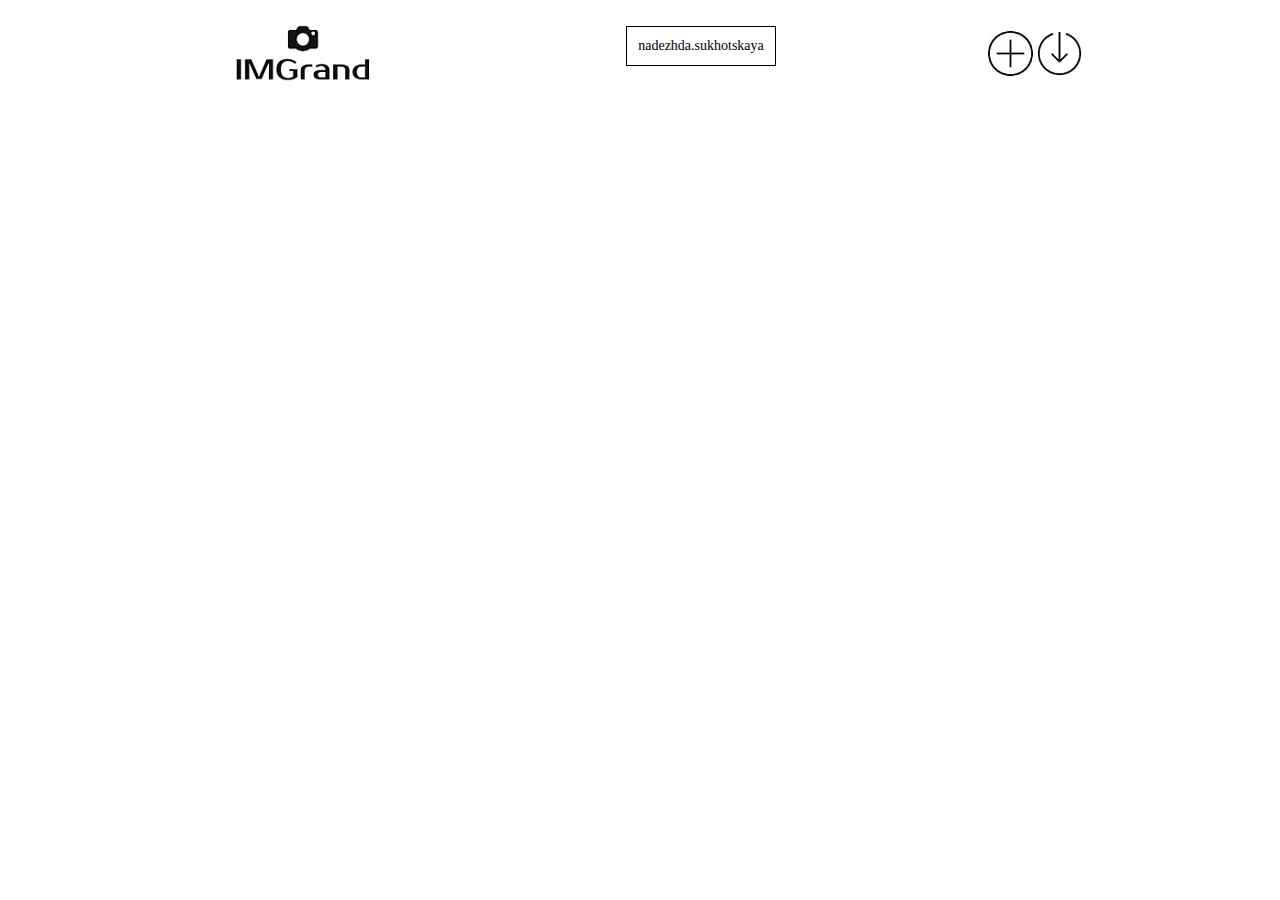
==== commit ee1f3c80: "skip task 6" ====
--- a/UI/index.html
+++ b/UI/index.html
@@ -7,8 +7,6 @@
     <title>imgrand.by</title>
     <link rel="stylesheet" href="style/style.css">
 
-    <script src="scripts/class.js"></script>
-    <script src = "scripts/tests.js"></script>
 
 </head>
 
@@ -24,328 +22,16 @@
 
 </header>
 
-<div class = "filtering-area">
-    <form action="" method="get">
-        <button type="submit">filter</button>
-        <input name="author-search" placeholder="author name" type="search">
-        <input name="author-search" placeholder="date from" type="search">
-        <input name="author-search" placeholder="date to" type="search">
-        <input name="author-search" placeholder="hashtags" type="search">
-    </form>
-</div>
+<main class="main">
+    <div id = "post"></div>
+</main>
 
-<main class="main">
-
-    <div class="posts">
-        <div class=content>
-
-            <div class="author-name">tanyamint</div>
-
-            <div class ="main-photo"><img class="content-photo"  src="img/pic1.jpg" alt="content-photo"></div>
-
-            <div class = "main-content">
-                <div class = "hashtags">
-                    #StPetersburg #art #beauty
-                </div>
-                <div class="description-post">
-                    St. Petersburg is a city of magic beauty, a city of white nights,
-                    broad straight avenues, green parks, countless bridges and canals.
-                </div>
-            </div>
-
-            <div class =" extra-buttons">
-                <a href="">  <img src="img/edit.jpg"></a>
-                <a href=""> <img src="img/delete.jpg"></a>
-            </div>
-            <div class =  "photo-like"><a href =""><img class="like" src="img/like.png"></a></div>
-
-            <div class ="post-date">16.00 04.03.2019</div>
-        </div>
-    </div>
-
-    <div class="posts">
-        <div class=content>
-
-            <div class="author-name">tanyamint</div>
-
-            <div class ="main-photo"><img class="content-photo"  src="img/pic2.jpg" alt="content-photo"></div>
+<script src="scripts/class.js"></script>
+<script src = "scripts/classView.js"></script>
+<script src = "scripts/tests.js"></script>
 
 
-            <div class = "main-content">
-                <div class = "hashtags">
-                    #architecture #art
-                </div>
-                <div class="description-post">
-                    Architecture is art because a building that is constructed is an expression of the imagination and creativity
-                    of whoever is involved in its design.
-                </div>
-            </div>
-
-            <div class =" extra-buttons">
-                <a href="">  <img src="img/edit.jpg"></a>
-                <a href=""> <img src="img/delete.jpg"></a>
-            </div>
-
-            <div class =  "photo-like"><a href =""><img class="like" src="img/like.png"></a></div>
-
-            <div class ="post-date">16.00 04.03.2019</div>
-        </div>
-    </div>
-
-    <div class="posts">
-        <div class=content>
-
-            <div class="author-name">nadezhda.sukhotskaya</div>
-
-            <div class ="main-photo"><img class="content-photo"  src="img/pic3.jpg" alt="content-photo"></div>
 
 
-            <div class = "main-content">
-                <div class = "hashtags">
-                    #flowers #happiness #beauty
-                </div>
-                <div class="description-post">
-                    Flowers  are really very soft and beautiful. They appear in thousands of colours and of mixed colours.
-                    They look very beautiful and attract our sights.
-                </div>
-            </div>
-
-            <div class =" extra-buttons">
-                <a href="">  <img src="img/edit.jpg"></a>
-                <a href=""> <img src="img/delete.jpg"></a>
-            </div>
-
-            <div class =  "photo-like"><a href =""><img class="like" src="img/like.png"></a></div>
-
-            <div class ="post-date">16.00 04.03.2019</div>
-        </div>
-    </div>
-
-    <div class="posts">
-        <div class=content>
-
-            <div class="author-name">nadezhda.sukhotskaya</div>
-
-            <div class ="main-photo"><img class="content-photo"  src="img/pic4.jpg" alt="content-photo"></div>
-
-
-            <div class = "main-content">
-                <div class = "hashtags">
-                    #pictures #paints
-                </div>
-                <div class="description-post">
-                    Pictures. Those little things that help people keep their memories alive. The things that help us to remember
-                    the past, and the people that existed in our lives in the past, and the present.
-                </div>
-            </div>
-
-            <div class =" extra-buttons">
-                <a href="">  <img src="img/edit.jpg"></a>
-                <a href=""> <img src="img/delete.jpg"></a>
-            </div>
-
-            <div class =  "photo-like"><a href =""><img class="like" src="img/like.png"></a></div>
-
-            <div class ="post-date">16.00 04.03.2019</div>
-        </div>
-    </div>
-
-    <div class="posts">
-        <div class=content>
-
-            <div class="author-name">angelinaburskaya</div>
-
-            <div class ="main-photo"><img class="content-photo"  src="img/pic5.jpg" alt="content-photo"></div>
-
-
-            <div class = "main-content">
-                <div class = "hashtags">
-                    #coffee #morning #goodDay
-                </div>
-                <div class="description-post">
-                    The coffee plant is a bush or tree that can grow up to ten meters (about 32 feet) high, but is usually
-                    cut shorter. Coffee plants originally grew in Africa, and now also grow in South America,
-                    Central America and Southeast Asia. They are an important crop for the economies of many countries.
-                </div>
-            </div>
-
-            <div class =" extra-buttons">
-                <a href="">  <img src="img/edit.jpg"></a>
-                <a href=""> <img src="img/delete.jpg"></a>
-            </div>
-
-            <div class =  "photo-like"><a href =""><img class="like" src="img/like.png"></a></div>
-
-            <div class ="post-date">16.00 04.03.2019</div>
-        </div>
-    </div>
-
-    <div class="posts">
-        <div class=content>
-
-            <div class="author-name">angelinaburskaya</div>
-
-            <div class ="main-photo"><img class="content-photo"  src="img/pic6.jpg" alt="content-photo"></div>
-
-
-            <div class = "main-content">
-                <div class = "hashtags">
-                    #body #brain
-                </div>
-                <div class="description-post">
-                    My favorite body part is the brain, that shiny mound of being, that mouse gray parliament of cells,
-                    that dream factory, that petit tyrant inside a ball of bone, that huddle of neurons calling all
-                    the plays
-                </div>
-            </div>
-
-            <div class =" extra-buttons">
-                <a href="">  <img src="img/edit.jpg"></a>
-                <a href=""> <img src="img/delete.jpg"></a>
-            </div>
-            <div class =  "photo-like"><a href =""><img class="like" src="img/like.png"></a></div>
-
-            <div class ="post-date">16.00 04.03.2019</div>
-        </div>
-    </div>
-
-    <div class="posts">
-        <div class=content>
-
-            <div class="author-name">le.sacha</div>
-
-            <div class ="main-photo"><img class="content-photo"  src="img/pic7.jpg" alt="content-photo"></div>
-
-
-            <div class = "main-content">
-                <div class = "hashtags">
-                    #breakfast #health #morning
-                </div>
-                <div class="description-post">
-                    For years, nutrition experts have said that a healthy breakfast is a key start to the day.
-                    Not only do we think and perform better on the job, they tell us, it supports our well-being in
-                    many other ways.
-                </div>
-            </div>
-
-            <div class =" extra-buttons">
-                <a href="">  <img src="img/edit.jpg"></a>
-                <a href=""> <img src="img/delete.jpg"></a>
-            </div>
-
-            <div class =  "photo-like"><a href =""><img class="like" src="img/like.png"></a></div>
-
-            <div class ="post-date">16.00 04.03.2019</div>
-        </div>
-    </div>
-
-    <div class="posts">
-        <div class=content>
-
-            <div class="author-name">le.sacha</div>
-
-            <div class ="main-photo"><img class="content-photo"  src="img/pic8.jpg" alt="content-photo"></div>
-
-
-            <div class = "main-content">
-                <div class = "hashtags">
-                    #iceCream
-                </div>
-                <div class="description-post">
-                    In Ancient Rome, Emperor Nero frequently sent messengers out to gather snow from the mountains.
-                    Some historians credit Marco Polo with being the first one to bring some type of ice cream to Europe.
-                    He had learned it from the Chinese, who had flavored snow with rice and milk to make a creamy dessert.
-                </div>
-            </div>
-
-            <div class =" extra-buttons">
-                <a href="">  <img src="img/edit.jpg"></a>
-                <a href=""> <img src="img/delete.jpg"></a>
-            </div>
-
-            <div class =  "photo-like"><a href =""><img class="like" src="img/like.png"></a></div>
-
-            <div class ="post-date">16.00 04.03.2019</div>
-        </div>
-    </div>
-
-    <div class="posts">
-        <div class=content>
-
-            <div class="author-name">alexavalkovich</div>
-
-            <div class ="main-photo"><img class="content-photo"  src="img/pic9.jpg" alt="content-photo"></div>
-
-
-            <div class = "main-content">
-                <div class = "hashtags">
-                    #sunset #beauty
-                </div>
-                <div class="description-post">
-                    When the sun sets, nature looks very beautiful.
-                </div>
-            </div>
-
-            <div class =" extra-buttons">
-                <a href="">  <img src="img/edit.jpg"></a>
-                <a href=""> <img src="img/delete.jpg"></a>
-            </div>
-
-            <div class =  "photo-like"><a href =""><img class="like" src="img/like.png"></a></div>
-
-            <div class ="post-date">16.00 04.03.2019</div>
-        </div>
-    </div>
-
-    <div class="posts">
-        <div class=content>
-
-            <div class="author-name">alexavalkovich</div>
-
-            <div class ="main-photo"><img class="content-photo"  src="img/pic10.jpg" alt="content-photo"></div>
-
-
-            <div class = "main-content">
-                <div class = "hashtags">
-                    #sunset #beauty
-                </div>
-                <div class="description-post">
-                    The beautiful sunset is marked by colorful sky, astoundingly clouds reflections and soothing tunes of the birds
-                </div>
-            </div>
-
-            <div class =" extra-buttons">
-                <a href="">  <img src="img/edit.jpg"></a>
-                <a href=""> <img src="img/delete.jpg"></a>
-            </div>
-
-            <div class =  "photo-like"><a href =""><img class="like" src="img/like.png"></a></div>
-
-            <div class ="post-date">16.00 04.03.2019</div>
-        </div>
-    </div>
-
-
-    <div class ="button-more">
-        <a href="" >
-            <button class="more">more</button>
-        </a>
-    </div>
-
-</main>
-<footer class ="footer">
-    <div id="footer-logorype">
-        <img class="footer-logo"  src="img/logo.png">
-    </div>
-
-    <div class ="footer-date">9.16 10.03.2019</div>
-
-    <div class="footer-name">
-        <div>Nadezhda Sukhotskaya</div>
-        <div>suhotskayanadezhda@yandex.ru</div>
-        <div>2 course,6 group</div>
-    </div>
-
-</footer>
 
 </body>--- a/UI/style/style.css
+++ b/UI/style/style.css
@@ -1,8 +1,9 @@
-html, body {
+html{
     height: 100%;
 }
 
 body {
+    height: auto;
     display: flex;
     flex-direction: column;
 }
@@ -11,9 +12,9 @@
     display: flex;
     flex-direction: row;
     justify-content:space-between;
-    align-items: baseline;
-    margin-bottom: 7px;
-    width: 100%;
+    align-items: center;
+    margin: 0 15%;
+    width: 70%;
     order: 0;
 }
 
@@ -21,6 +22,7 @@
     border: 1px solid  black;
     font-size: 14px;
     padding: 0.7rem;
+    margin-bottom: 2%;
 }
 
 .main {
@@ -48,7 +50,6 @@
     width: 100%;
     height: auto;
     text-align: center;
-
 }
 
 .content{
@@ -70,7 +71,7 @@
 .main-photo{
     order: 1;
     width: 200px;
-    margin: 2px 7px 0px 0;
+    margin: 2px 7px 0 0;
 }
 
 .main-content{
@@ -104,15 +105,15 @@
 }
 
 .filtering-area{
+    margin-left: 16%;
+    margin-top: 1%;
     order:1;
     width: 100%;
-    margin: 2%;
     align-items: flex-start;
 }
 
 .footer{
     display: flex;
-    flex-shrink: 0;
     justify-content: space-between;
     margin-top: 50px;
     width: 100%;
